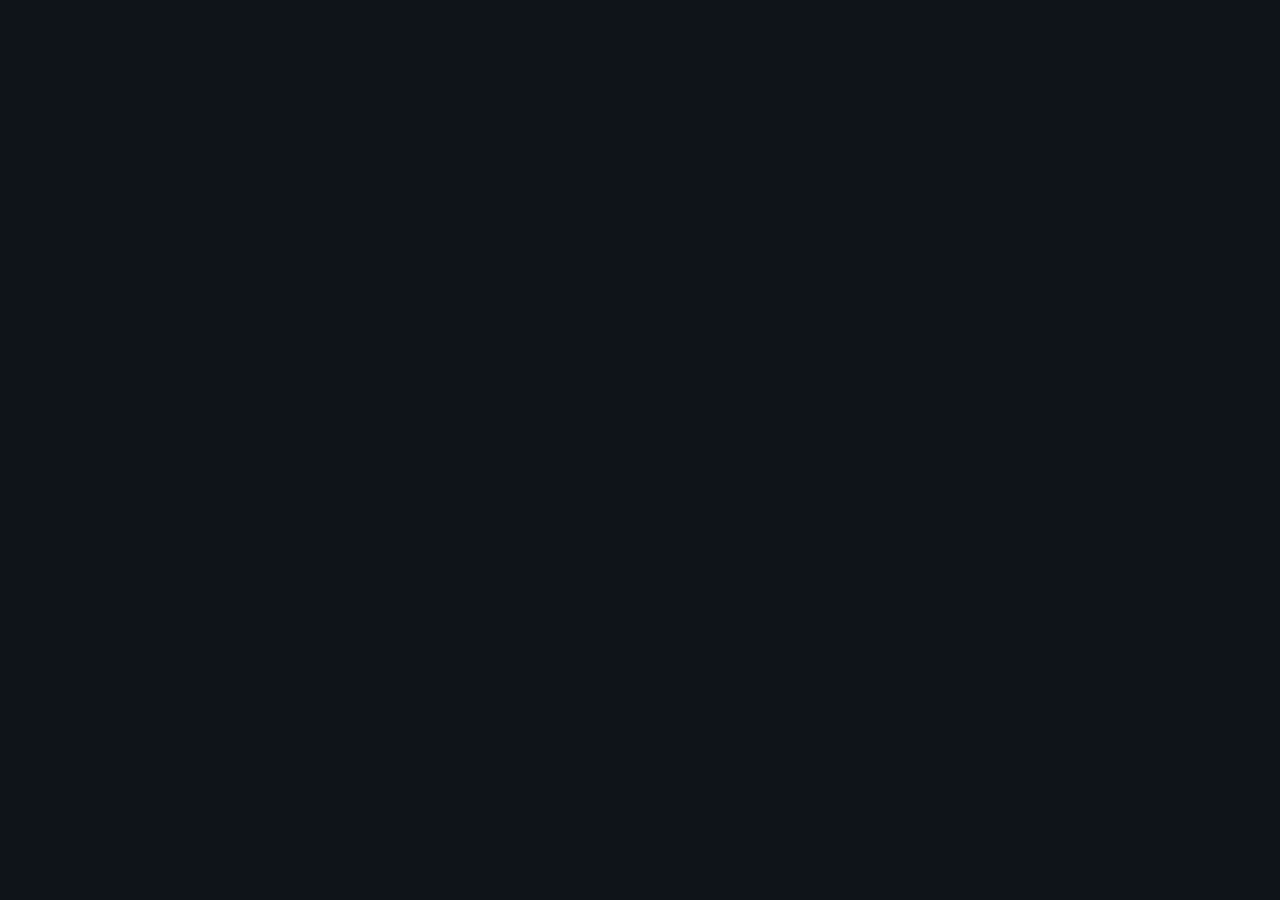
==== index.html @ 9e70c881 "Update index.html" ====
<!DOCTYPE html>
<html lang="en">
<head>
  <meta charset="UTF-8" />
  <meta name="viewport" content="width=device-width, initial-scale=1.0" />
  <meta name="description" content="Codex.dev — From Idea to Website. Clean, responsive, and modern websites for individuals and small businesses. Built by Vijayhayagrivan." />
  <meta name="keywords" content="web design, freelance web developer, responsive websites, Codex.dev, vijayhayagrivan" />
  <meta name="author" content="Vijayhayagrivan" />
  <meta property="og:title" content="Codex.dev — From Idea to Website" />
  <meta property="og:description" content="Clean, responsive, and modern websites for individuals and small businesses." />
  <meta property="og:type" content="website" />
  <title>Codex.dev — From Idea to Website</title>
  <link rel="preconnect" href="https://fonts.googleapis.com" />
  <link rel="preconnect" href="https://fonts.gstatic.com" crossorigin />
  <link href="https://fonts.googleapis.com/css2?family=Poppins:wght@300;400;500;600;700;800&family=Inter:wght@300;400;500;600&display=swap" rel="stylesheet" />
  <link rel="stylesheet" href="https://cdnjs.cloudflare.com/ajax/libs/font-awesome/6.5.0/css/all.min.css" />
  <style>
    :root {
      --bg-primary: #0f1419;
      --bg-secondary: #192028;
      --bg-card: #1e2a35;
      --bg-glass: rgba(25, 32, 40, 0.7);
      --accent: #4a9a8e;
      --accent-light: #5eb8ab;
      --accent-glow: rgba(74, 154, 142, 0.15);
      --accent-glow-strong: rgba(74, 154, 142, 0.3);
      --text-primary: #e8ecf0;
      --text-secondary: #a8b2c1;
      --text-muted: #6b7a8d;
      --border: rgba(74, 154, 142, 0.15);
      --border-light: rgba(168, 178, 193, 0.1);
      --sidebar-width: 260px;
      --sidebar-collapsed: 70px;
      --transition: all 0.3s cubic-bezier(0.4, 0, 0.2, 1);
      --shadow-glass: 0 8px 32px rgba(0,0,0,0.4), inset 0 1px 0 rgba(255,255,255,0.05);
      --radius: 16px;
      --radius-sm: 8px;
    }
    *, *::before, *::after { box-sizing: border-box; margin: 0; padding: 0; }
    html { scroll-behavior: smooth; }
    body { font-family: 'Inter', sans-serif; background-color: var(--bg-primary); color: var(--text-primary); overflow-x: hidden; cursor: none; }

    #cursor { width: 12px; height: 12px; background: var(--accent); border-radius: 50%; position: fixed; top: 0; left: 0; pointer-events: none; z-index: 9999; transform: translate(-50%, -50%); transition: width 0.2s, height 0.2s; }
    #cursor-ring { width: 36px; height: 36px; border: 2px solid rgba(74,154,142,0.5); border-radius: 50%; position: fixed; top: 0; left: 0; pointer-events: none; z-index: 9998; transform: translate(-50%, -50%); transition: all 0.12s ease; }

    .app-wrapper { display: flex; min-height: 100vh; }

    /* SIDEBAR */
    .sidebar { width: var(--sidebar-width); background: var(--bg-glass); backdrop-filter: blur(20px); -webkit-backdrop-filter: blur(20px); border-right: 1px solid var(--border); position: fixed; top: 0; left: 0; height: 100vh; z-index: 1000; display: flex; flex-direction: column; transition: var(--transition); overflow: hidden; }
    .sidebar.collapsed { width: var(--sidebar-collapsed); }
    .sidebar-header { padding: 24px 20px; border-bottom: 1px solid var(--border-light); display: flex; align-items: center; gap: 12px; }
    .logo-icon { width: 40px; height: 40px; min-width: 40px; background: linear-gradient(135deg, var(--accent), #2d7a6e); border-radius: var(--radius-sm); display: flex; align-items: center; justify-content: center; font-family: 'Poppins', sans-serif; font-weight: 800; font-size: 18px; color: white; box-shadow: 0 0 20px var(--accent-glow-strong); }
    .logo-text { font-family: 'Poppins', sans-serif; font-weight: 700; font-size: 18px; white-space: nowrap; }
    .logo-text span { color: var(--accent); }
    .sidebar-toggle { position: absolute; top: 24px; right: -14px; width: 28px; height: 28px; background: var(--bg-card); border: 1px solid var(--border); border-radius: 50%; cursor: pointer; display: flex; align-items: center; justify-content: center; color: var(--text-secondary); font-size: 11px; transition: var(--transition); z-index: 10; }
    .sidebar-toggle:hover { background: var(--accent); color: white; border-color: var(--accent); }
    .sidebar-nav { flex: 1; padding: 20px 12px; overflow-y: auto; }
    .nav-section-label { font-size: 10px; font-weight: 600; letter-spacing: 1.5px; color: var(--text-muted); text-transform: uppercase; padding: 0 10px 8px; white-space: nowrap; transition: opacity 0.3s; }
    .sidebar.collapsed .nav-section-label { opacity: 0; }
    .nav-item { display: flex; align-items: center; gap: 12px; padding: 12px 10px; border-radius: var(--radius-sm); color: var(--text-secondary); text-decoration: none; font-size: 14px; font-weight: 500; transition: var(--transition); margin-bottom: 2px; position: relative; white-space: nowrap; cursor: pointer; }
    .nav-item i { font-size: 16px; min-width: 20px; text-align: center; }
    .nav-item:hover, .nav-item.active { background: var(--accent-glow); color: var(--accent); box-shadow: inset 3px 0 0 var(--accent); }
    .sidebar.collapsed .nav-item span { opacity: 0; pointer-events: none; }
    .sidebar-footer { padding: 16px 20px; border-top: 1px solid var(--border-light); display: flex; align-items: center; gap: 12px; }
    .sidebar-avatar { width: 36px; height: 36px; min-width: 36px; border-radius: 50%; background: linear-gradient(135deg, var(--accent), #2d7a6e); display: flex; align-items: center; justify-content: center; font-family: 'Poppins', sans-serif; font-weight: 700; font-size: 14px; color: white; }
    .sidebar-user-info { white-space: nowrap; }
    .sidebar-user-info strong { display: block; font-size: 13px; font-family: 'Poppins', sans-serif; }
    .sidebar-user-info span { font-size: 11px; color: var(--text-muted); }
    .sidebar.collapsed .sidebar-footer { padding: 16px 12px; }
    .sidebar.collapsed .sidebar-user-info { display: none; }

    /* MAIN */
    .main-content { margin-left: var(--sidebar-width); flex: 1; transition: margin-left 0.3s cubic-bezier(0.4, 0, 0.2, 1); }
    .main-content.sidebar-collapsed { margin-left: var(--sidebar-collapsed); }
    .page { display: none; }
    .page.active { display: block; }

    /* HERO SLIDER */
    .hero-section { position: relative; overflow: hidden; height: 100vh; min-height: 600px; }
    .slider-track { display: flex; height: 100%; transition: transform 0.8s cubic-bezier(0.77, 0, 0.175, 1); }
    .slide { min-width: 100%; height: 100%; position: relative; display: flex; align-items: center; justify-content: center; }
    .slide-bg { position: absolute; inset: 0; background-size: cover; background-position: center; filter: brightness(0.35); }
    .slide-overlay { position: absolute; inset: 0; background: linear-gradient(135deg, rgba(15,20,25,0.9) 0%, rgba(74,154,142,0.05) 50%, rgba(15,20,25,0.8) 100%); }
    .slide-content { position: relative; z-index: 2; text-align: center; padding: 0 40px; max-width: 800px; }
    .slide-badge { display: inline-flex; align-items: center; gap: 8px; background: var(--accent-glow-strong); border: 1px solid var(--border); padding: 6px 16px; border-radius: 100px; font-size: 12px; font-weight: 500; color: var(--accent-light); letter-spacing: 1px; text-transform: uppercase; margin-bottom: 24px; }
    .slide-content h1 { font-family: 'Poppins', sans-serif; font-size: clamp(2.5rem, 5vw, 4rem); font-weight: 800; line-height: 1.1; margin-bottom: 20px; letter-spacing: -1px; }
    .slide-content h1 .highlight { color: var(--accent); }
    .slide-content p { font-size: 18px; color: var(--text-secondary); line-height: 1.7; margin-bottom: 36px; }
    .hero-cta { display: flex; gap: 16px; justify-content: center; flex-wrap: wrap; }
    .slider-dots { position: absolute; bottom: 32px; left: 50%; transform: translateX(-50%); display: flex; gap: 8px; z-index: 10; }
    .dot { width: 8px; height: 8px; border-radius: 100px; background: rgba(255,255,255,0.3); cursor: pointer; transition: var(--transition); }
    .dot.active { background: var(--accent); width: 24px; }
    .slider-arrows { position: absolute; bottom: 50%; transform: translateY(50%); width: 100%; display: flex; justify-content: space-between; padding: 0 24px; z-index: 10; pointer-events: none; }
    .slider-arrow { width: 48px; height: 48px; background: var(--bg-glass); backdrop-filter: blur(10px); border: 1px solid var(--border); border-radius: 50%; display: flex; align-items: center; justify-content: center; color: var(--text-primary); cursor: pointer; pointer-events: all; transition: var(--transition); }
    .slider-arrow:hover { background: var(--accent); border-color: var(--accent); }

    /* BUTTONS */
    .btn { display: inline-flex; align-items: center; gap: 8px; padding: 14px 28px; border-radius: 100px; font-family: 'Poppins', sans-serif; font-weight: 600; font-size: 14px; cursor: pointer; border: none; text-decoration: none; transition: var(--transition); letter-spacing: 0.3px; }
    .btn-primary { background: linear-gradient(135deg, var(--accent), #2d7a6e); color: white; box-shadow: 0 4px 20px var(--accent-glow-strong); }
    .btn-primary:hover { transform: translateY(-2px); box-shadow: 0 8px 30px var(--accent-glow-strong); }
    .btn-outline { background: transparent; border: 1px solid var(--border); color: var(--text-primary); backdrop-filter: blur(10px); }
    .btn-outline:hover { border-color: var(--accent); color: var(--accent); background: var(--accent-glow); }

    /* SECTIONS */
    .section { padding: 100px 60px; border-bottom: 1px solid var(--border-light); }
    .section-alt { background: rgba(25, 32, 40, 0.4); }
    .section-label { display: inline-flex; align-items: center; gap: 8px; color: var(--accent); font-size: 12px; font-weight: 600; letter-spacing: 2px; text-transform: uppercase; margin-bottom: 16px; }
    .section-label::before { content: ''; width: 24px; height: 2px; background: var(--accent); }
    .section-title { font-family: 'Poppins', sans-serif; font-size: clamp(2rem, 3vw, 2.8rem); font-weight: 700; line-height: 1.2; letter-spacing: -0.5px; margin-bottom: 16px; }
    .section-subtitle { font-size: 16px; color: var(--text-secondary); line-height: 1.7; max-width: 600px; }
    .section-header { margin-bottom: 60px; }
    .section-header.center { text-align: center; }
    .section-header.center .section-label { justify-content: center; }
    .section-header.center .section-subtitle { margin: 0 auto; }

    /* GLASS CARD */
    .glass-card { background: var(--bg-glass); backdrop-filter: blur(20px); -webkit-backdrop-filter: blur(20px); border: 1px solid var(--border); border-radius: var(--radius); box-shadow: var(--shadow-glass); transition: var(--transition); }
    .glass-card:hover { border-color: rgba(74,154,142,0.3); box-shadow: 0 12px 40px rgba(0,0,0,0.5), 0 0 0 1px rgba(74,154,142,0.1); transform: translateY(-4px); }

    /* ABOUT */
    .about-grid { display: grid; grid-template-columns: 1fr 1fr; gap: 60px; align-items: center; }
    .about-image-wrap { position: relative; border-radius: var(--radius); overflow: hidden; }
    .about-image-wrap img { width: 100%; height: 400px; object-fit: cover; display: block; }
    .about-image-badge { position: absolute; bottom: 20px; left: 20px; background: var(--bg-glass); backdrop-filter: blur(16px); border: 1px solid var(--border); border-radius: var(--radius-sm); padding: 12px 20px; display: flex; align-items: center; gap: 10px; }
    .badge-icon { font-size: 24px; color: var(--accent); }
    .badge-info strong { display: block; font-family: 'Poppins', sans-serif; font-size: 18px; font-weight: 700; }
    .badge-info span { font-size: 12px; color: var(--text-muted); }
    .skills-list { display: flex; flex-wrap: wrap; gap: 10px; margin-top: 28px; }
    .skill-tag { background: var(--accent-glow); border: 1px solid var(--border); padding: 6px 16px; border-radius: 100px; font-size: 13px; color: var(--accent-light); font-weight: 500; }

    /* STATS */
    .stats-grid { display: grid; grid-template-columns: repeat(4, 1fr); gap: 24px; }
    .stat-card { padding: 36px 24px; text-align: center; }
    .stat-number { font-family: 'Poppins', sans-serif; font-size: 3rem; font-weight: 800; color: var(--accent); line-height: 1; margin-bottom: 8px; }
    .stat-label { font-size: 14px; color: var(--text-secondary); font-weight: 500; }

    /* PORTFOLIO */
    .portfolio-filters { display: flex; gap: 8px; margin-bottom: 40px; flex-wrap: wrap; }
    .filter-btn { padding: 8px 20px; border-radius: 100px; border: 1px solid var(--border); background: transparent; color: var(--text-secondary); font-size: 13px; font-weight: 500; cursor: pointer; transition: var(--transition); font-family: 'Inter', sans-serif; }
    .filter-btn.active, .filter-btn:hover { background: var(--accent-glow); border-color: var(--accent); color: var(--accent); }
    .portfolio-grid { display: grid; grid-template-columns: repeat(3, 1fr); gap: 24px; }
    .portfolio-card { overflow: hidden; }
    .portfolio-image { position: relative; overflow: hidden; border-radius: 12px; margin-bottom: 16px; }
    .portfolio-image img { width: 100%; height: 220px; object-fit: cover; transition: transform 0.5s ease; display: block; }
    .portfolio-card:hover .portfolio-image img { transform: scale(1.05); }
    .portfolio-overlay { position: absolute; inset: 0; background: linear-gradient(to top, rgba(15,20,25,0.9) 0%, transparent 60%); opacity: 0; transition: var(--transition); display: flex; align-items: flex-end; padding: 20px; }
    .portfolio-card:hover .portfolio-overlay { opacity: 1; }
    .portfolio-links { display: flex; gap: 8px; }
    .portfolio-link { width: 38px; height: 38px; border-radius: 50%; background: var(--bg-glass); backdrop-filter: blur(10px); border: 1px solid var(--border); display: flex; align-items: center; justify-content: center; color: white; text-decoration: none; font-size: 14px; transition: var(--transition); }
    .portfolio-link:hover { background: var(--accent); border-color: var(--accent); }
    .portfolio-info h3 { font-family: 'Poppins', sans-serif; font-size: 16px; font-weight: 600; margin-bottom: 4px; }
    .portfolio-info p { font-size: 13px; color: var(--text-muted); }
    .portfolio-tags { display: flex; gap: 6px; margin-top: 10px; flex-wrap: wrap; }
    .portfolio-tag { font-size: 11px; padding: 3px 10px; border-radius: 100px; background: var(--accent-glow); color: var(--accent); font-weight: 500; }

    /* SERVICES */
    .services-grid { display: grid; grid-template-columns: repeat(3, 1fr); gap: 24px; }
    .service-card { padding: 36px 28px; }
    .service-icon { width: 56px; height: 56px; border-radius: 14px; background: var(--accent-glow); border: 1px solid var(--border); display: flex; align-items: center; justify-content: center; font-size: 22px; color: var(--accent); margin-bottom: 20px; }
    .service-card h3 { font-family: 'Poppins', sans-serif; font-size: 18px; font-weight: 600; margin-bottom: 12px; }
    .service-card p { font-size: 14px; color: var(--text-secondary); line-height: 1.7; }
    .service-card ul { margin-top: 16px; list-style: none; }
    .service-card ul li { font-size: 13px; color: var(--text-muted); padding: 4px 0; display: flex; align-items: center; gap: 8px; }
    .service-card ul li::before { content: ''; width: 5px; height: 5px; border-radius: 50%; background: var(--accent); flex-shrink: 0; }

    /* PRICING */
    .pricing-grid { display: grid; grid-template-columns: repeat(3, 1fr); gap: 24px; }
    .pricing-card { padding: 40px 32px; position: relative; overflow: hidden; }
    .pricing-card.featured { border-color: var(--accent); background: linear-gradient(135deg, rgba(74,154,142,0.08), rgba(25,32,40,0.8)); }
    .pricing-badge { position: absolute; top: 20px; right: 20px; background: var(--accent); color: white; font-size: 11px; font-weight: 600; padding: 4px 12px; border-radius: 100px; }
    .pricing-tier { font-family: 'Poppins', sans-serif; font-size: 12px; font-weight: 600; letter-spacing: 2px; text-transform: uppercase; color: var(--accent); margin-bottom: 8px; }
    .pricing-card h3 { font-family: 'Poppins', sans-serif; font-size: 22px; font-weight: 700; margin-bottom: 12px; }
    .pricing-price { display: flex; align-items: flex-start; gap: 4px; margin-bottom: 24px; }
    .price-currency { font-size: 20px; color: var(--accent); margin-top: 8px; font-weight: 600; }
    .price-amount { font-family: 'Poppins', sans-serif; font-size: 52px; font-weight: 800; color: var(--text-primary); line-height: 1; }
    .price-period { font-size: 13px; color: var(--text-muted); align-self: flex-end; margin-bottom: 8px; }
    .pricing-desc { font-size: 14px; color: var(--text-muted); margin-bottom: 28px; line-height: 1.6; }
    .pricing-features { list-style: none; margin-bottom: 32px; }
    .pricing-features li { display: flex; align-items: center; gap: 10px; font-size: 14px; color: var(--text-secondary); padding: 8px 0; border-bottom: 1px solid var(--border-light); }
    .pricing-features li:last-child { border-bottom: none; }
    .pricing-features li i { color: var(--accent); font-size: 13px; width: 16px; text-align: center; }
    .pricing-features li.disabled { opacity: 0.4; }
    .pricing-features li.disabled i { color: var(--text-muted); }

    /* FAQ */
    .faq-list { max-width: 800px; margin: 0 auto; }
    .faq-item { border: 1px solid var(--border); border-radius: var(--radius-sm); margin-bottom: 12px; overflow: hidden; transition: var(--transition); }
    .faq-item.open { border-color: rgba(74,154,142,0.35); }
    .faq-question { display: flex; align-items: center; justify-content: space-between; padding: 20px 24px; cursor: pointer; background: var(--bg-glass); backdrop-filter: blur(10px); transition: var(--transition); }
    .faq-question:hover { background: var(--accent-glow); }
    .faq-question h4 { font-family: 'Poppins', sans-serif; font-size: 15px; font-weight: 600; color: var(--text-primary); }
    .faq-icon { width: 28px; height: 28px; border-radius: 50%; background: var(--accent-glow); border: 1px solid var(--border); display: flex; align-items: center; justify-content: center; color: var(--accent); font-size: 12px; flex-shrink: 0; transition: var(--transition); }
    .faq-item.open .faq-icon { background: var(--accent); color: white; transform: rotate(45deg); }
    .faq-answer { max-height: 0; overflow: hidden; transition: max-height 0.4s ease; }
    .faq-answer-inner { padding: 0 24px 20px; font-size: 14px; color: var(--text-secondary); line-height: 1.8; }
    .faq-item.open .faq-answer { max-height: 300px; }

    /* PROCESS */
    .process-steps { display: grid; grid-template-columns: repeat(4, 1fr); gap: 0; position: relative; }
    .process-steps::before { content: ''; position: absolute; top: 28px; left: 10%; right: 10%; height: 2px; background: linear-gradient(to right, var(--accent), transparent); }
    .process-step { padding: 0 20px; text-align: center; }
    .step-num { width: 56px; height: 56px; border-radius: 50%; background: var(--bg-card); border: 2px solid var(--accent); display: flex; align-items: center; justify-content: center; font-family: 'Poppins', sans-serif; font-size: 18px; font-weight: 700; color: var(--accent); margin: 0 auto 20px; position: relative; z-index: 1; }
    .process-step h3 { font-family: 'Poppins', sans-serif; font-size: 16px; font-weight: 600; margin-bottom: 8px; }
    .process-step p { font-size: 13px; color: var(--text-muted); line-height: 1.6; }

    /* TESTIMONIALS */
    .testimonials-grid { display: grid; grid-template-columns: repeat(3, 1fr); gap: 24px; }
    .testimonial-card { padding: 28px; }
    .stars { color: #f59e0b; margin-bottom: 16px; font-size: 14px; letter-spacing: 2px; }
    .testimonial-text { font-size: 14px; color: var(--text-secondary); line-height: 1.8; margin-bottom: 20px; font-style: italic; }
    .testimonial-author { display: flex; .author-avatar { width: 44px; height: 44px; border-radius: 50%; overflow: hidden; }
    .author-avatar img { width: 100%; height: 100%; object-fit: cover; }
    .author-info strong { display: block; font-size: 14px; font-weight: 600; }
    .author-info span { font-size: 12px; color: var(--text-muted); }

    /* CONTACT */
    .contact-grid { display: grid; grid-template-columns: 1fr 1.5fr; gap: 60px; }
    .contact-info-item { display: flex; align-items: flex-start; gap: 16px; margin-bottom: 28px; }
    .contact-icon { width: 46px; height: 46px; border-radius: 12px; flex-shrink: 0; background: var(--accent-glow); border: 1px solid var(--border); display: flex; align-items: center; justify-content: center; color: var(--accent); font-size: 16px; }
    .contact-info-item h4 { font-family: 'Poppins', sans-serif; font-size: 14px; font-weight: 600; margin-bottom: 4px; }
    .contact-info-item p, .contact-info-item a { font-size: 14px; color: var(--text-secondary); text-decoration: none; line-height: 1.6; }
    .contact-info-item a:hover { color: var(--accent); }
    .form-group { margin-bottom: 20px; }
    .form-label { display: block; font-size: 13px; font-weight: 500; color: var(--text-secondary); margin-bottom: 8px; }
    .form-input { width: 100%; padding: 14px 18px; background: var(--bg-glass); backdrop-filter: blur(10px); border: 1px solid var(--border); border-radius: var(--radius-sm); color: var(--text-primary); font-size: 14px; font-family: 'Inter', sans-serif; transition: var(--transition); outline: none; }
    .form-input:focus { border-color: var(--accent); box-shadow: 0 0 0 3px var(--accent-glow); }
    .form-input::placeholder { color: var(--text-muted); }
    textarea.form-input { resize: vertical; min-height: 140px; }
    .form-row { display: grid; grid-template-columns: 1fr 1fr; gap: 16px; }
    .form-error { font-size: 12px; color: #ef4444; margin-top: 6px; display: none; }
    .form-group.error .form-input { border-color: #ef4444; }
    .form-group.error .form-error { display: block; }
    .form-success { background: rgba(74,154,142,0.1); border: 1px solid var(--accent); border-radius: var(--radius-sm); padding: 16px 20px; color: var(--accent); font-size: 14px; display: none; margin-bottom: 20px; }

    /* FOOTER */
    .footer { padding: 24px 60px; border-top: 1px solid var(--border-light); display: flex; align-items: center; justify-content: space-between; flex-wrap: wrap; gap: 16px; }
    .footer-copy { font-size: 13px; color: var(--text-muted); }
    .footer-copy span { color: var(--accent); }
    .footer-social { display: flex; gap: 12px; }
    .social-link { width: 36px; height: 36px; border-radius: 50%; background: var(--bg-glass); border: 1px solid var(--border); display: flex; align-items: center; justify-content: center; color: var(--text-muted); text-decoration: none; font-size: 14px; transition: var(--transition); }
    .social-link:hover { background: var(--accent); color: white; border-color: var(--accent); }

    /* BACK TO TOP */
    #back-to-top { position: fixed; bottom: 32px; right: 32px; width: 48px; height: 48px; border-radius: 50%; background: var(--accent); color: white; border: none; cursor: pointer; font-size: 18px; display: flex; align-items: center; justify-content: center; box-shadow: 0 4px 20px var(--accent-glow-strong); opacity: 0; transform: translateY(20px); transition: var(--transition); z-index: 500; }
    #back-to-top.visible { opacity: 1; transform: translateY(0); }
    #back-to-top:hover { transform: translateY(-4px); }

    /* MOBILE */
    .mobile-menu-btn { display: none; position: fixed; top: 16px; left: 16px; z-index: 2000; width: 44px; height: 44px; border-radius: var(--radius-sm); background: var(--bg-glass); backdrop-filter: blur(10px); border: 1px solid var(--border); flex-direction: column; align-items: center; justify-content: center; gap: 5px; cursor: pointer; }
    .mobile-menu-btn span { display: block; width: 22px; height: 2px; background: var(--text-primary); border-radius: 2px; transition: var(--transition); }
    .mobile-menu-btn.open span:nth-child(1) { transform: rotate(45deg) translate(5px, 5px); }
    .mobile-menu-btn.open span:nth-child(2) { opacity: 0; }
    .mobile-menu-btn.open span:nth-child(3) { transform: rotate(-45deg) translate(5px, -5px); }
    .mobile-overlay { display: none; position: fixed; inset: 0; background: rgba(0,0,0,0.6); z-index: 999; }
    .mobile-overlay.active { display: block; }

    /* AVAILABILITY */
    .availability-badge { display: inline-flex; align-items: center; gap: 8px; padding: 8px 16px; border-radius: 100px; background: rgba(34,197,94,0.1); border: 1px solid rgba(34,197,94,0.3); font-size: 12px; color: #4ade80; font-weight: 500; margin-top: 16px; }
    .availability-dot { width: 8px; height: 8px; border-radius: 50%; background: #4ade80; animation: pulse-green 2s infinite; }
    @keyframes pulse-green { 0%, 100% { box-shadow: 0 0 0 0 rgba(74,222,128,0.4); } 50% { box-shadow: 0 0 0 6px rgba(74,222,128,0); } }

    /* COURSES */
    .course-grid { display: grid; grid-template-columns: 1fr 340px; gap: 40px; align-items: start; }
    .course-list { display: flex; flex-direction: column; gap: 16px; }
    .course-item { padding: 24px; display: flex; gap: 16px; }
    .course-thumb { width: 90px; height: 68px; border-radius: var(--radius-sm); overflow: hidden; flex-shrink: 0; }
    .course-thumb img { width: 100%; height: 100%; object-fit: cover; }
    .course-item h4 { font-family: 'Poppins', sans-serif; font-size: 15px; font-weight: 600; margin-bottom: 4px; }
    .course-item p { font-size: 13px; color: var(--text-muted); line-height: 1.5; }
    .course-meta { display: flex; gap: 12px; margin-top: 8px; font-size: 12px; color: var(--text-muted); }
    .course-meta span { display: flex; align-items: center; gap: 4px; }
    .course-sidebar-card { padding: 28px; position: sticky; top: 20px; }
    .course-sidebar-card img { width: 100%; border-radius: var(--radius-sm); margin-bottom: 20px; }
    .curriculum { list-style: none; }
    .curriculum li { display: flex; align-items: center; gap: 10px; padding: 10px 0; border-bottom: 1px solid var(--border-light); font-size: 14px; color: var(--text-secondary); }
    .curriculum li i { color: var(--accent); font-size: 12px; width: 16px; }
    .curriculum li:last-child { border-bottom: none; }

    /* BLOG */
    .blog-grid { display: grid; grid-template-columns: 1fr 1fr; gap: 28px; }
    .blog-card { overflow: hidden; }
    .blog-image img { width: 100%; height: 200px; object-fit: cover; transition: transform 0.5s ease; display: block; border-radius: 12px 12px 0 0; }
    .blog-card:hover .blog-image img { transform: scale(1.05); }
    .blog-content { padding: 24px; }
    .blog-category { display: inline-block; font-size: 11px; font-weight: 600; letter-spacing: 1px; text-transform: uppercase; color: var(--accent); margin-bottom: 10px; }
    .blog-content h3 { font-family: 'Poppins', sans-serif; font-size: 18px; font-weight: 600; margin-bottom: 10px; line-height: 1.3; }
    .blog-content p { font-size: 13px; color: var(--text-muted); line-height: 1.7; }
    .blog-footer { display: flex; align-items: center; justify-content: space-between; margin-top: 16px; padding-top: 16px; border-top: 1px solid var(--border-light); font-size: 12px; color: var(--text-muted); }

    .page-header { padding: 60px 60px 0; }
    .page-header h1 { font-family: 'Poppins', sans-serif; font-size: clamp(2rem, 3vw, 2.5rem); font-weight: 700; }

    /* RESPONSIVE */
    @media (max-width: 1100px) {
      .stats-grid { grid-template-columns: repeat(2, 1fr); }
      .portfolio-grid { grid-template-columns: repeat(2, 1fr); }
      .services-grid { grid-template-columns: repeat(2, 1fr); }
      .pricing-grid { grid-template-columns: 1fr; max-width: 480px; margin: 0 auto; }
      .process-steps { grid-template-columns: repeat(2, 1fr); }
      .process-steps::before { display: none; }
      .testimonials-grid { grid-template-columns: 1fr 1fr; }
      .blog-grid { grid-template-columns: 1fr; }
      .course-grid { grid-template-columns: 1fr; }
      .course-sidebar-card { position: static; }
    }
    @media (max-width: 900px) {
      .sidebar { transform: translateX(-100%); }
      .sidebar.mobile-open { transform: translateX(0); }
      .main-content { margin-left: 0 !important; }
      .mobile-menu-btn { display: flex; }
      .section { padding: 60px 24px; }
      .footer { padding: 20px 24px; }
      .page-header { padding: 80px 24px 0; }
      .about-grid, .contact-grid { grid-template-columns: 1fr; }
      .form-row { grid-template-columns: 1fr; }
    }
    @media (max-width: 640px) {
      .portfolio-grid, .services-grid, .testimonials-grid, .stats-grid { grid-template-columns: 1fr; }
      .process-steps { grid-template-columns: 1fr; }
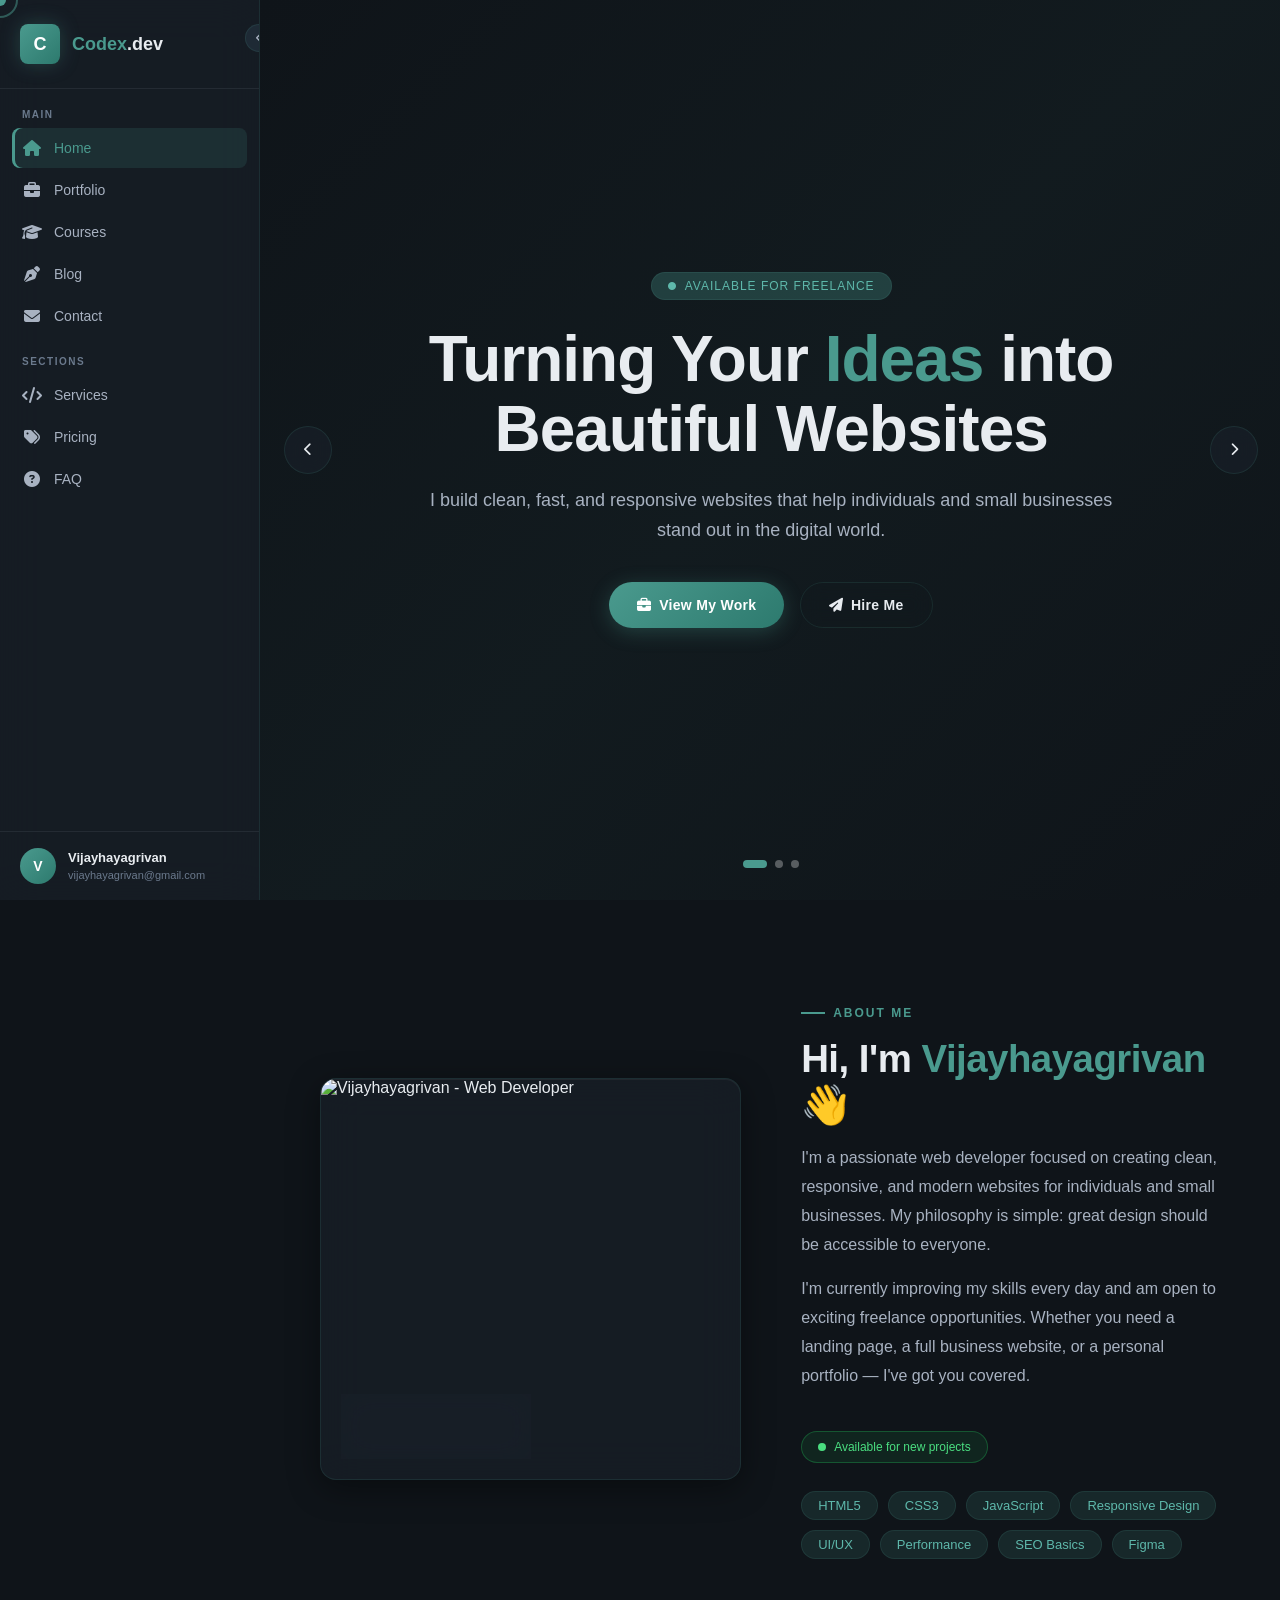
==== commit 452d09dc: "Update index.html" ====
--- a/index.html
+++ b/index.html
@@ -208,7 +208,8 @@
     .testimonial-card { padding: 28px; }
     .stars { color: #f59e0b; margin-bottom: 16px; font-size: 14px; letter-spacing: 2px; }
     .testimonial-text { font-size: 14px; color: var(--text-secondary); line-height: 1.8; margin-bottom: 20px; font-style: italic; }
-    .testimonial-author { display: flex; .author-avatar { width: 44px; height: 44px; border-radius: 50%; overflow: hidden; }
+    .testimonial-author { display: flex; align-items: center; gap: 12px; } 
+    .author-avatar { width: 44px; height: 44px; border-radius: 50%; overflow: hidden; }
     .author-avatar img { width: 100%; height: 100%; object-fit: cover; }
     .author-info strong { display: block; font-size: 14px; font-weight: 600; }
     .author-info span { font-size: 12px; color: var(--text-muted); }
@@ -316,4 +317,134 @@
     }
     @media (max-width: 640px) {
       .portfolio-grid, .services-grid, .testimonials-grid, .stats-grid { grid-template-columns: 1fr; }
-      .process-steps { grid-template-columns: 1fr; }+           .process-steps { grid-template-columns: 1fr; }
+      .pricing-grid { grid-template-columns: 1fr; max-width: 100%; }
+      .slide-content { padding: 0 20px; }
+      .hero-cta { flex-direction: column; align-items: center; }
+    }
+    ::-webkit-scrollbar { width: 6px; }
+    ::-webkit-scrollbar-track { background: var(--bg-primary); }
+    ::-webkit-scrollbar-thumb { background: var(--border); border-radius: 3px; }
+    ::-webkit-scrollbar-thumb:hover { background: var(--accent); }
+  </style>
+</head>
+<body>
+
+<div id="cursor"></div>
+<div id="cursor-ring"></div>
+<button class="mobile-menu-btn" id="mobileMenuBtn" aria-label="Toggle menu"><span></span><span></span><span></span></button>
+<div class="mobile-overlay" id="mobileOverlay"></div>
+<button id="back-to-top" aria-label="Back to top"><i class="fas fa-arrow-up"></i></button>
+
+<div class="app-wrapper">
+
+  <!-- SIDEBAR -->
+  <aside class="sidebar" id="sidebar">
+    <div class="sidebar-header">
+      <div class="logo-icon">C</div>
+      <div class="logo-text"><span>Codex</span>.dev</div>
+    </div>
+    <button class="sidebar-toggle" id="sidebarToggle"><i class="fas fa-chevron-left" id="toggleIcon"></i></button>
+    <nav class="sidebar-nav">
+      <div class="nav-section-label">Main</div>
+      <a class="nav-item active" data-page="home" onclick="navigateTo('home')"><i class="fas fa-home"></i><span>Home</span></a>
+      <a class="nav-item" data-page="portfolio" onclick="navigateTo('portfolio')"><i class="fas fa-briefcase"></i><span>Portfolio</span></a>
+      <a class="nav-item" data-page="courses" onclick="navigateTo('courses')"><i class="fas fa-graduation-cap"></i><span>Courses</span></a>
+      <a class="nav-item" data-page="blog" onclick="navigateTo('blog')"><i class="fas fa-pen-nib"></i><span>Blog</span></a>
+      <a class="nav-item" data-page="contact" onclick="navigateTo('contact')"><i class="fas fa-envelope"></i><span>Contact</span></a>
+      <div class="nav-section-label" style="margin-top:20px">Sections</div>
+      <a class="nav-item" onclick="scrollToSection('services')"><i class="fas fa-code"></i><span>Services</span></a>
+      <a class="nav-item" onclick="scrollToSection('pricing')"><i class="fas fa-tags"></i><span>Pricing</span></a>
+      <a class="nav-item" onclick="scrollToSection('faq')"><i class="fas fa-circle-question"></i><span>FAQ</span></a>
+    </nav>
+    <div class="sidebar-footer">
+      <div class="sidebar-avatar">V</div>
+      <div class="sidebar-user-info">
+        <strong>Vijayhayagrivan</strong>
+        <span>vijayhayagrivan@gmail.com</span>
+      </div>
+    </div>
+  </aside>
+
+  <!-- MAIN CONTENT -->
+  <main class="main-content" id="mainContent">
+
+    <!-- HOME PAGE -->
+    <div class="page active" id="page-home">
+      <!-- Hero Slider -->
+      <section class="hero-section">
+        <div class="slider-track" id="sliderTrack">
+          <div class="slide">
+            <div class="slide-bg" style="background-image:url('https://picsum.photos/seed/webdesign1/1400/800')"></div>
+            <div class="slide-overlay"></div>
+            <div class="slide-content">
+              <div class="slide-badge"><i class="fas fa-circle" style="font-size:8px"></i> Available for Freelance</div>
+              <h1>Turning Your <span class="highlight">Ideas</span> into<br>Beautiful Websites</h1>
+              <p>I build clean, fast, and responsive websites that help individuals and small businesses stand out in the digital world.</p>
+              <div class="hero-cta">
+                <a href="#" class="btn btn-primary" onclick="navigateTo('portfolio')"><i class="fas fa-briefcase"></i> View My Work</a>
+                <a href="#" class="btn btn-outline" onclick="navigateTo('contact')"><i class="fas fa-paper-plane"></i> Hire Me</a>
+              </div>
+            </div>
+          </div>
+          <div class="slide">
+            <div class="slide-bg" style="background-image:url('https://picsum.photos/seed/webdesign2/1400/800')"></div>
+            <div class="slide-overlay"></div>
+            <div class="slide-content">
+              <div class="slide-badge"><i class="fas fa-circle" style="font-size:8px"></i> Modern Design</div>
+              <h1>Design that <span class="highlight">Speaks</span><br>for Your Brand</h1>
+              <p>Every pixel is intentional. Every interaction is smooth. I craft digital experiences that leave a lasting impression on your audience.</p>
+              <div class="hero-cta">
+                <a href="#" class="btn btn-primary" onclick="scrollToSection('services')"><i class="fas fa-rocket"></i> Explore Services</a>
+                <a href="#" class="btn btn-outline" onclick="navigateTo('courses')"><i class="fas fa-graduation-cap"></i> Learn From Me</a>
+                </div>
+              </div>
+          </div>
+          <div class="slide">
+            <div class="slide-bg" style="background-image:url('https://picsum.photos/seed/webdesign3/1400/800')"></div>
+            <div class="slide-overlay"></div>
+            <div class="slide-content">
+              <div class="slide-badge"><i class="fas fa-circle" style="font-size:8px"></i> Fast Performance</div>
+              <h1>Websites Built for <span class="highlight">Speed</span><br>&amp; Simplicity</h1>
+              <p>Performance matters. I optimize every project for lightning-fast load times, SEO, and a seamless user experience across all devices.</p>
+              <div class="hero-cta">
+                <a href="#" class="btn btn-primary" onclick="scrollToSection('pricing')"><i class="fas fa-tags"></i> View Pricing</a>
+                <a href="#" class="btn btn-outline" onclick="scrollToSection('faq')"><i class="fas fa-circle-question"></i> Got Questions?</a>
+              </div>
+            </div>
+          </div>
+        </div>
+        <div class="slider-dots" id="sliderDots">
+          <div class="dot active" onclick="goToSlide(0)"></div>
+          <div class="dot" onclick="goToSlide(1)"></div>
+          <div class="dot" onclick="goToSlide(2)"></div>
+        </div>
+        <div class="slider-arrows">
+          <button class="slider-arrow" onclick="prevSlide()"><i class="fas fa-chevron-left"></i></button>
+          <button class="slider-arrow" onclick="nextSlide()"><i class="fas fa-chevron-right"></i></button>
+        </div>
+      </section>
+
+      <!-- About -->
+      <section class="section">
+        <div class="about-grid">
+          <div class="about-image-wrap glass-card" style="padding:0;overflow:hidden;">
+            <img src="https://picsum.photos/seed/developer/600/450" alt="Vijayhayagrivan - Web Developer" />
+            <div class="about-image-badge">
+              <div class="badge-icon"><i class="fas fa-code"></i></div>
+              <div class="badge-info"><strong>2+ Years</strong><span>Building on the Web</span></div>
+            </div>
+          </div>
+          <div>
+            <div class="section-label">About Me</div>
+            <h2 class="section-title">Hi, I'm <span style="color:var(--accent)">Vijayhayagrivan</span> 👋</h2>
+            <p style="color:var(--text-secondary);line-height:1.8;margin-bottom:16px;">I'm a passionate web developer focused on creating clean, responsive, and modern websites for individuals and small businesses. My philosophy is simple: great design should be accessible to everyone.</p>
+            <p style="color:var(--text-secondary);line-height:1.8;margin-bottom:24px;">I'm currently improving my skills every day and am open to exciting freelance opportunities. Whether you need a landing page, a full business website, or a personal portfolio — I've got you covered.</p>
+            <div class="availability-badge"><div class="availability-dot"></div> Available for new projects</div>
+            <div class="skills-list">
+              <span class="skill-tag">HTML5</span><span class="skill-tag">CSS3</span><span class="skill-tag">JavaScript</span>
+              <span class="skill-tag">Responsive Design</span><span class="skill-tag">UI/UX</span>
+              <span class="skill-tag">Performance</span><span class="skill-tag">SEO Basics</span><span class="skill-tag">Figma</span>
+            </div>
+          </div>
+        </div>
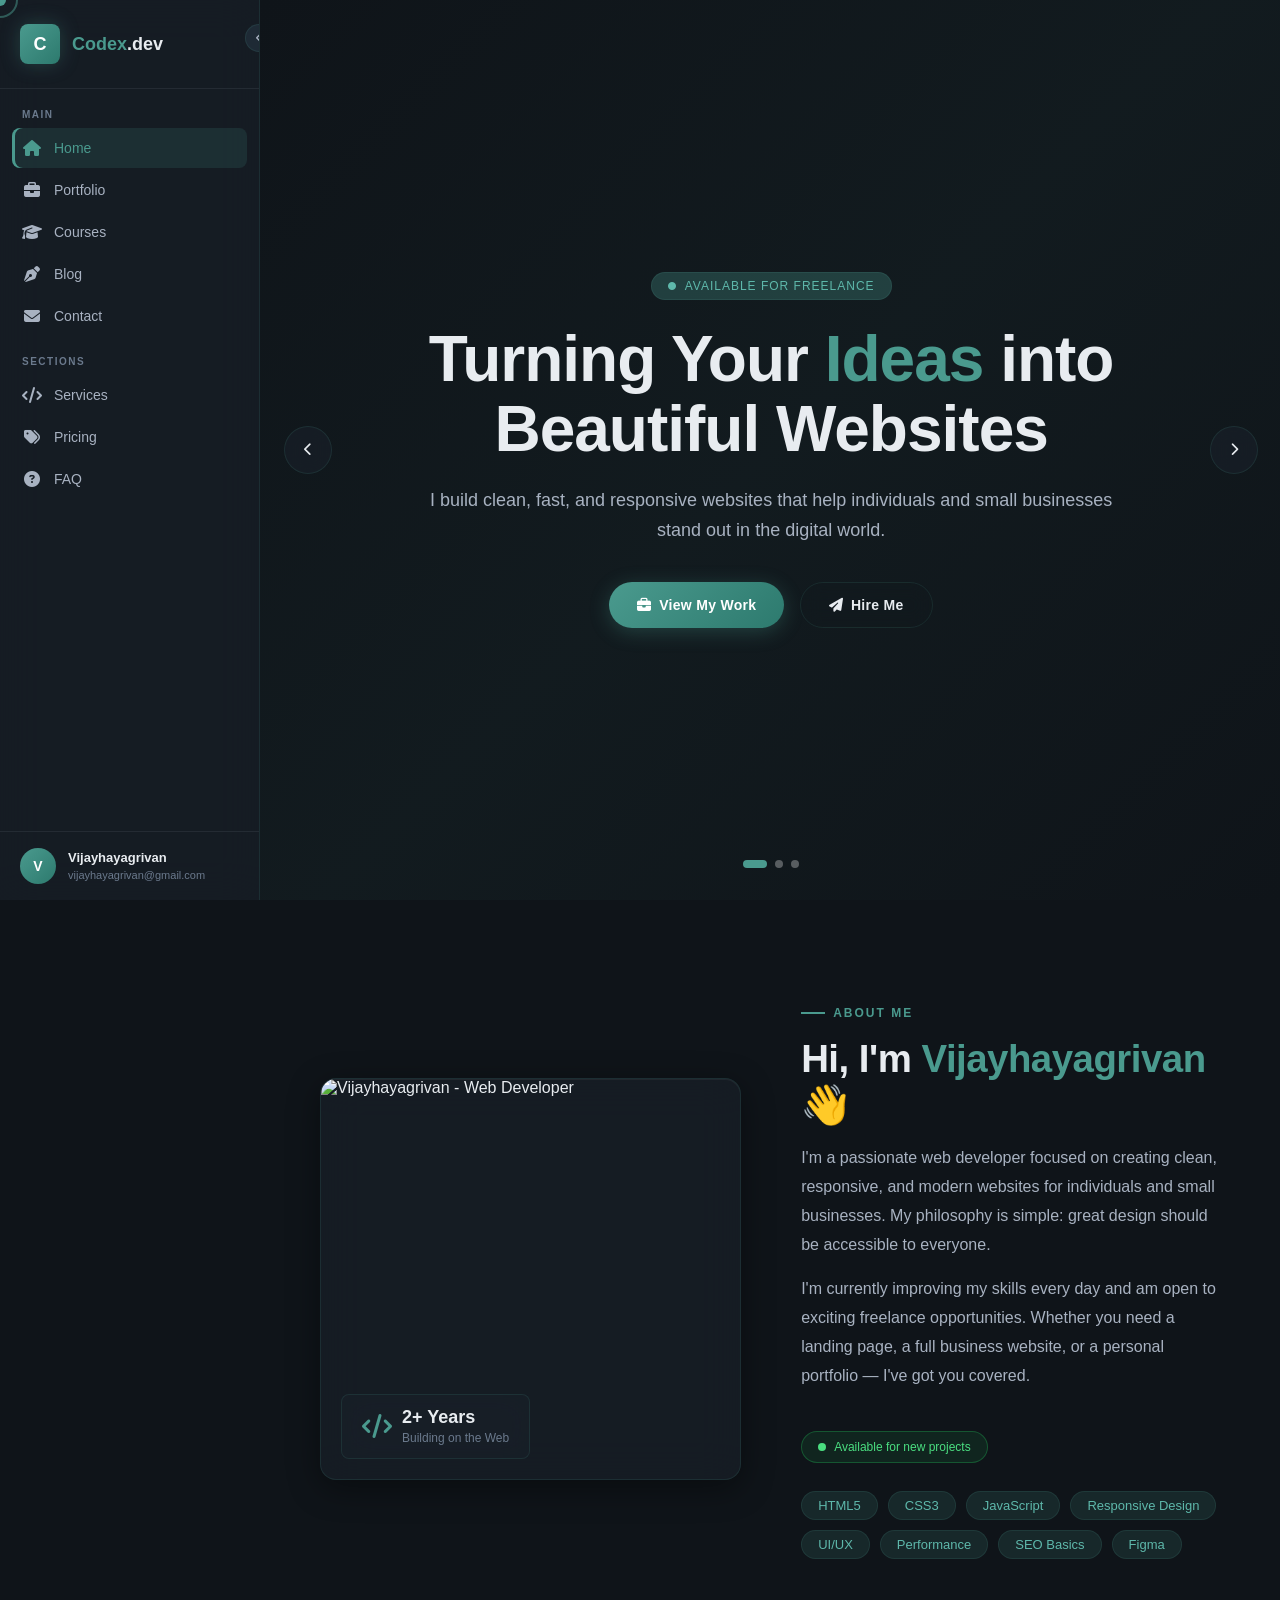
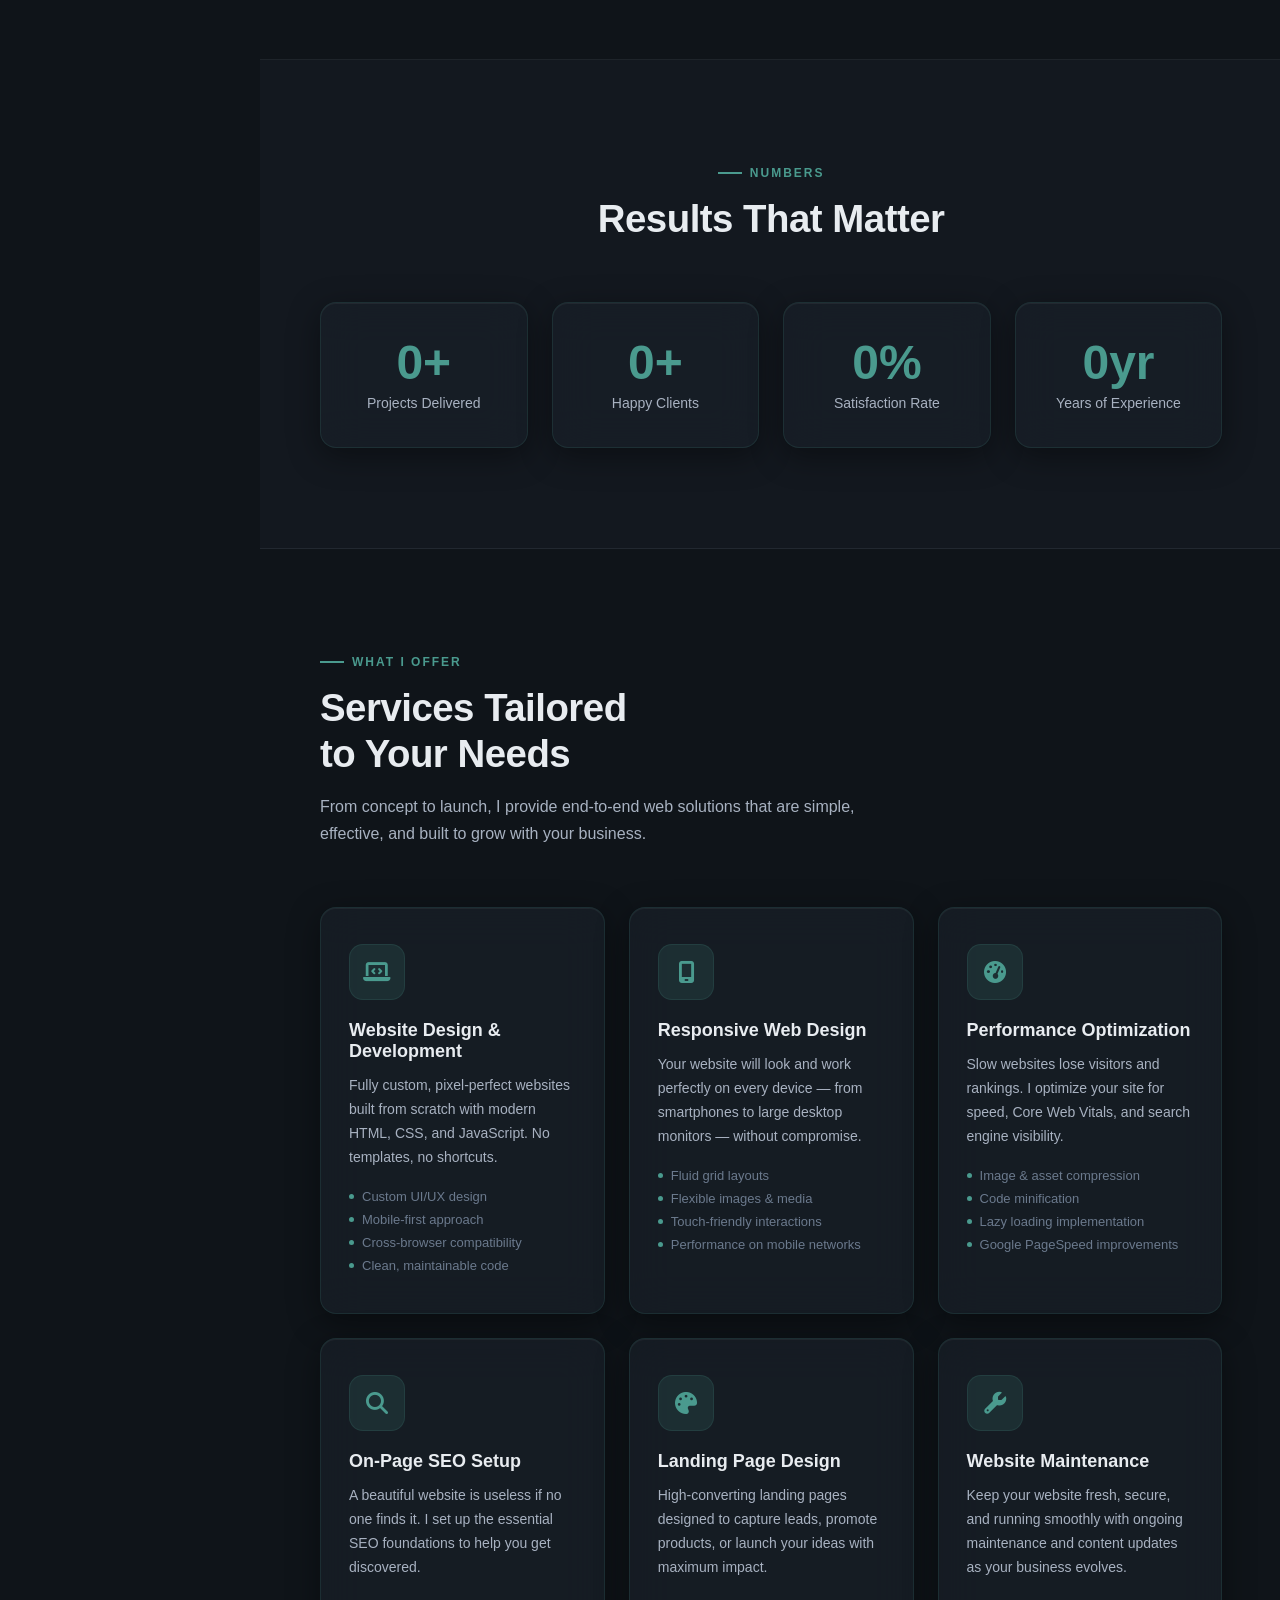
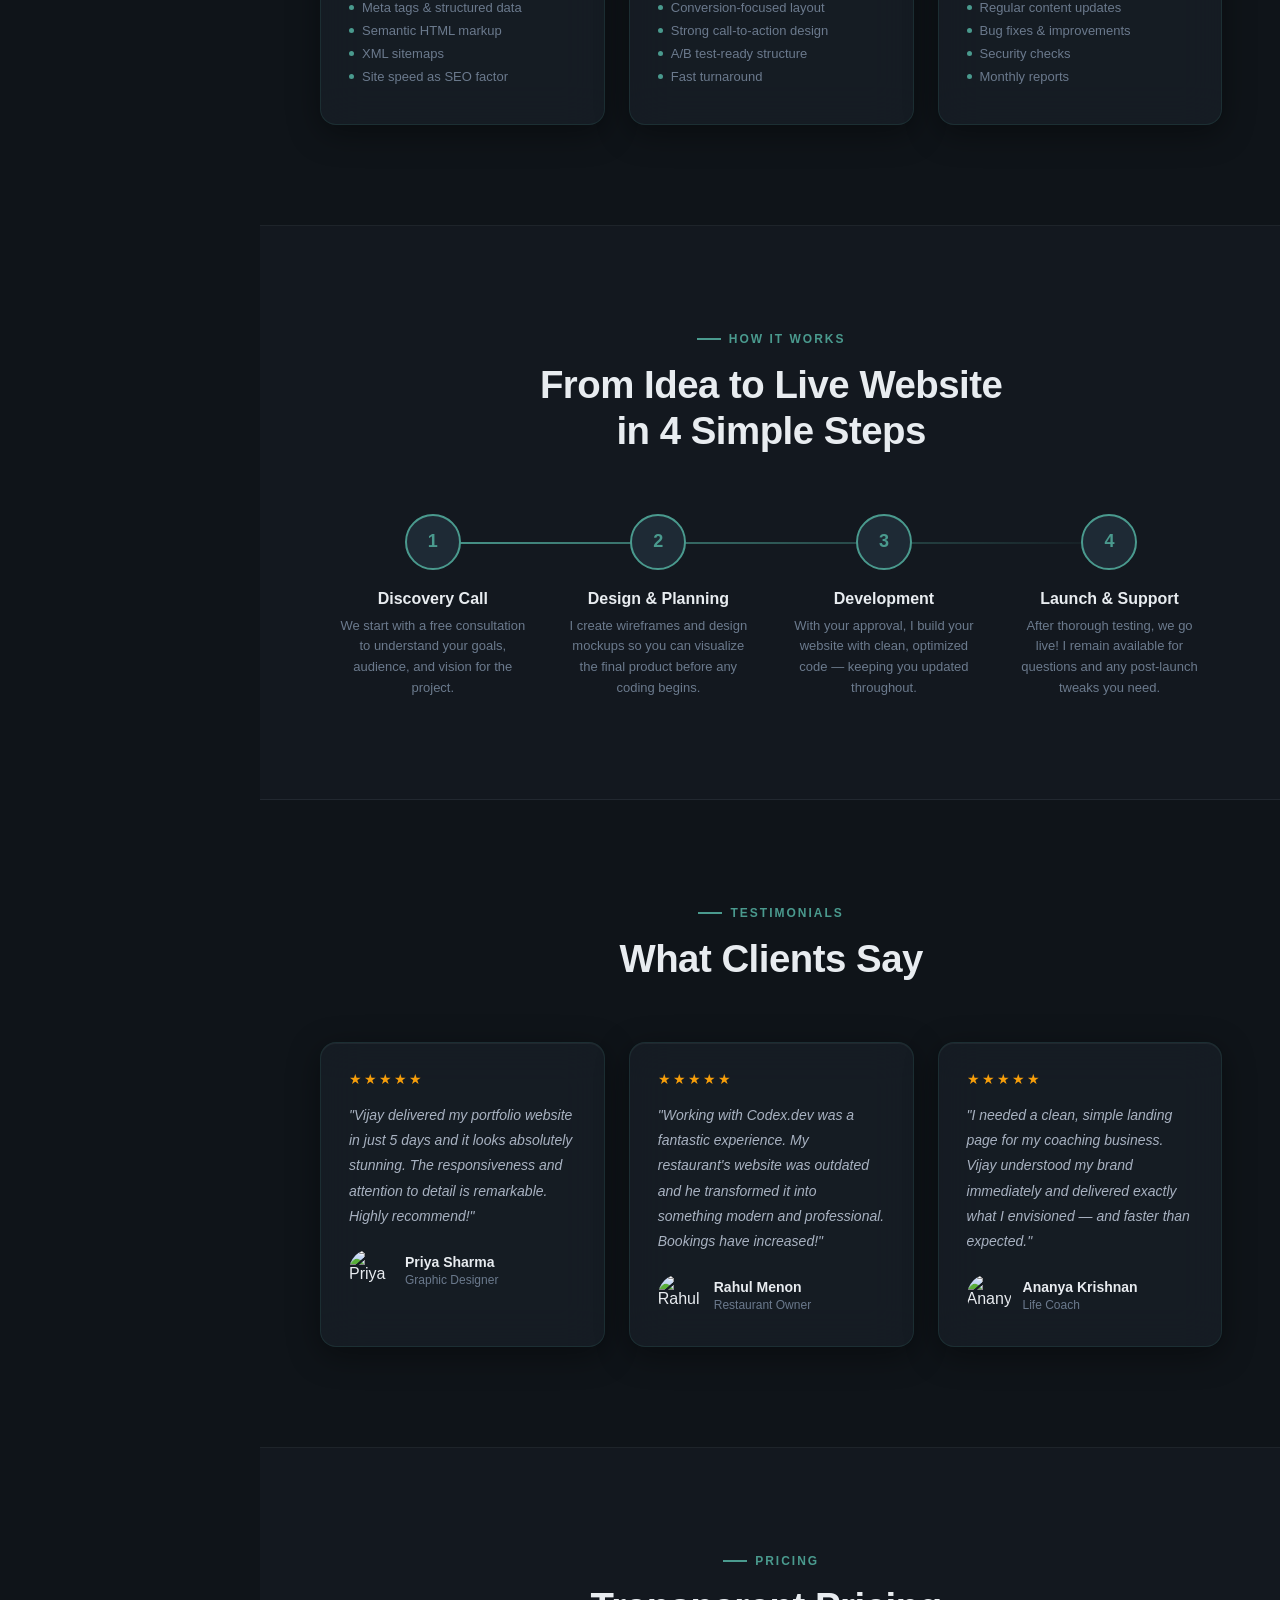
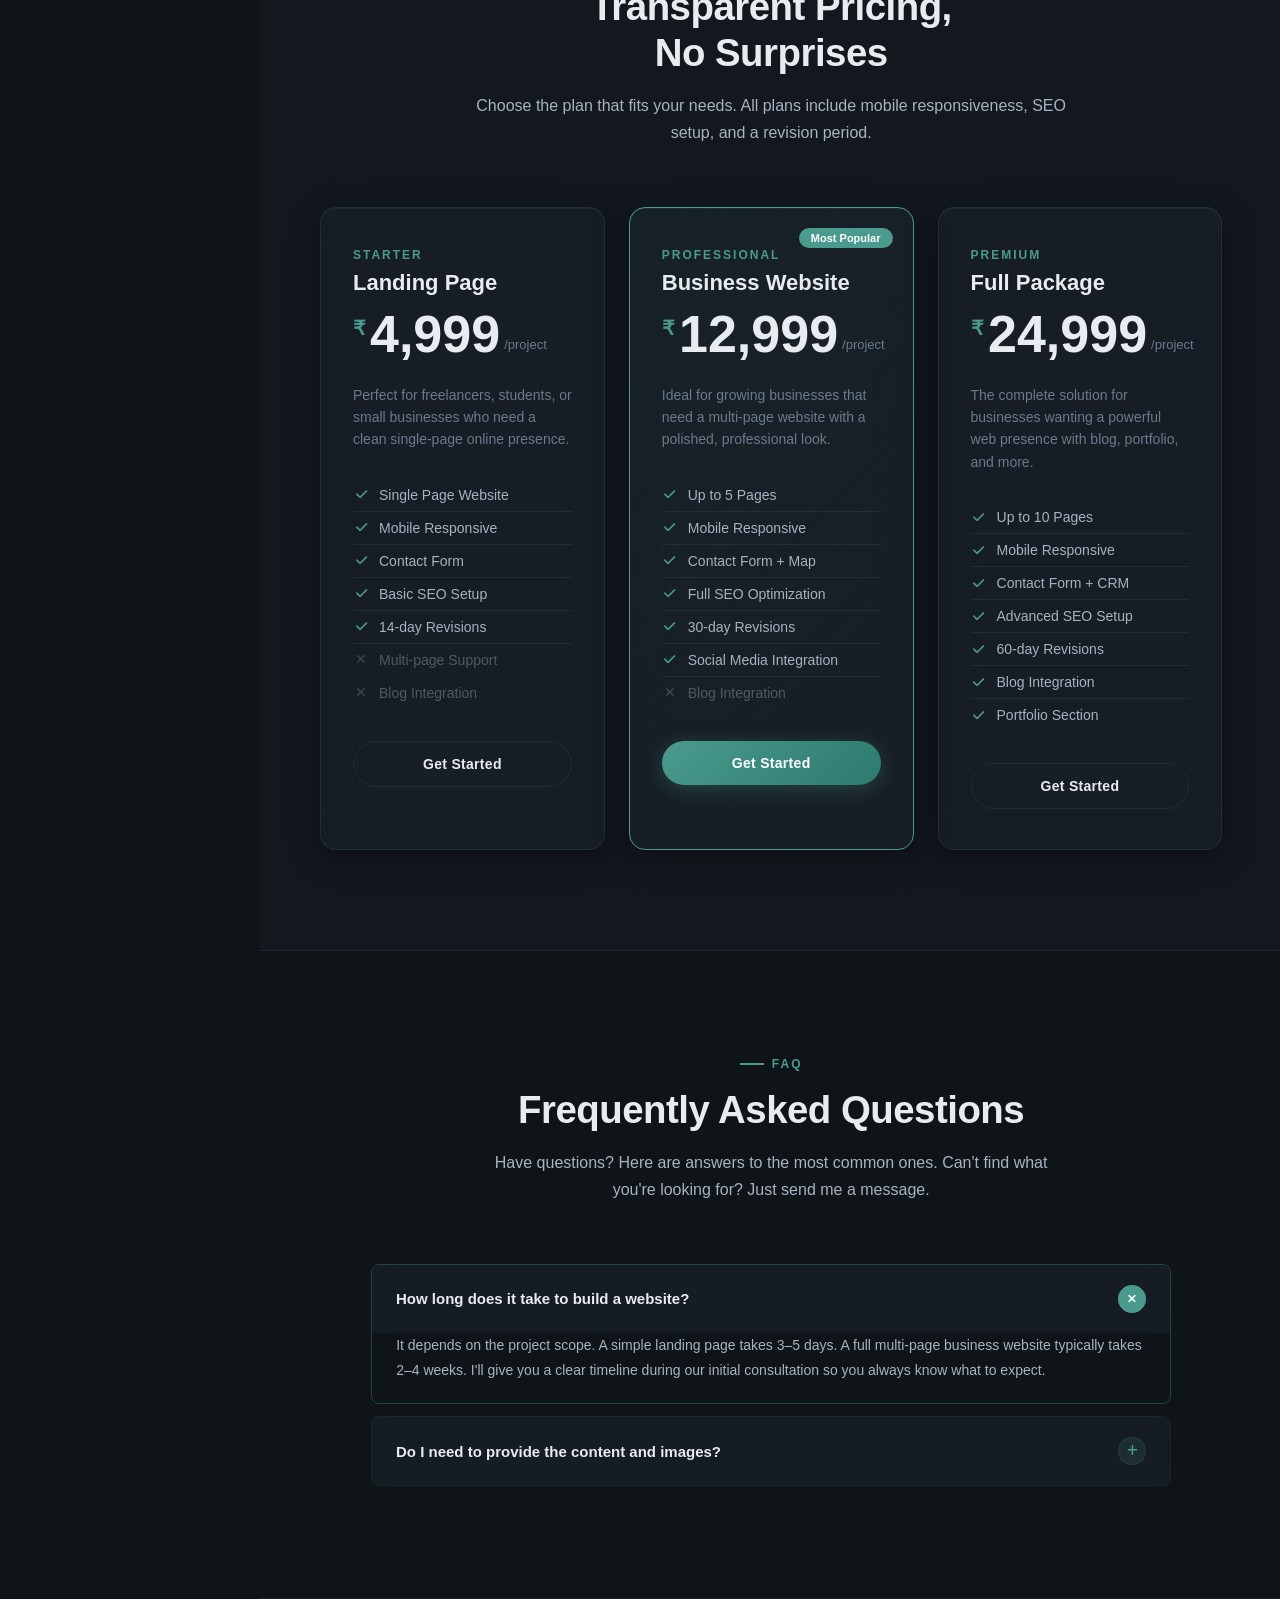
==== commit 87b87c2f: "Update index.html" ====
--- a/index.html
+++ b/index.html
@@ -447,4 +447,104 @@
               <span class="skill-tag">Performance</span><span class="skill-tag">SEO Basics</span><span class="skill-tag">Figma</span>
             </div>
           </div>
-        </div>+               </div>
+      </section>
+
+      <!-- Stats -->
+      <section class="section section-alt" id="stats">
+        <div class="section-header center">
+          <div class="section-label">Numbers</div>
+          <h2 class="section-title">Results That Matter</h2>
+        </div>
+        <div class="stats-grid">
+          <div class="glass-card stat-card"><div class="stat-number"><span class="counter" data-target="48">0</span>+</div><div class="stat-label">Projects Delivered</div></div>
+          <div class="glass-card stat-card"><div class="stat-number"><span class="counter" data-target="32">0</span>+</div><div class="stat-label">Happy Clients</div></div>
+          <div class="glass-card stat-card"><div class="stat-number"><span class="counter" data-target="99">0</span>%</div><div class="stat-label">Satisfaction Rate</div></div>
+          <div class="glass-card stat-card"><div class="stat-number"><span class="counter" data-target="2">0</span>yr</div><div class="stat-label">Years of Experience</div></div>
+        </div>
+      </section>
+
+      <!-- Services -->
+      <section class="section" id="services">
+        <div class="section-header">
+          <div class="section-label">What I Offer</div>
+          <h2 class="section-title">Services Tailored<br>to Your Needs</h2>
+          <p class="section-subtitle">From concept to launch, I provide end-to-end web solutions that are simple, effective, and built to grow with your business.</p>
+        </div>
+        <div class="services-grid">
+          <div class="glass-card service-card"><div class="service-icon"><i class="fas fa-laptop-code"></i></div><h3>Website Design &amp; Development</h3><p>Fully custom, pixel-perfect websites built from scratch with modern HTML, CSS, and JavaScript. No templates, no shortcuts.</p><ul><li>Custom UI/UX design</li><li>Mobile-first approach</li><li>Cross-browser compatibility</li><li>Clean, maintainable code</li></ul></div>
+          <div class="glass-card service-card"><div class="service-icon"><i class="fas fa-mobile-screen"></i></div><h3>Responsive Web Design</h3><p>Your website will look and work perfectly on every device — from smartphones to large desktop monitors — without compromise.</p><ul><li>Fluid grid layouts</li><li>Flexible images &amp; media</li><li>Touch-friendly interactions</li><li>Performance on mobile networks</li></ul></div>
+          <div class="glass-card service-card"><div class="service-icon"><i class="fas fa-gauge-high"></i></div><h3>Performance Optimization</h3><p>Slow websites lose visitors and rankings. I optimize your site for speed, Core Web Vitals, and search engine visibility.</p><ul><li>Image &amp; asset compression</li><li>Code minification</li><li>Lazy loading implementation</li><li>Google PageSpeed improvements</li></ul></div>
+          <div class="glass-card service-card"><div class="service-icon"><i class="fas fa-search"></i></div><h3>On-Page SEO Setup</h3><p>A beautiful website is useless if no one finds it. I set up the essential SEO foundations to help you get discovered.</p><ul><li>Meta tags &amp; structured data</li><li>Semantic HTML markup</li><li>XML sitemaps</li><li>Site speed as SEO factor</li></ul></div>
+          <div class="glass-card service-card"><div class="service-icon"><i class="fas fa-palette"></i></div><h3>Landing Page Design</h3><p>High-converting landing pages designed to capture leads, promote products, or launch your ideas with maximum impact.</p><ul><li>Conversion-focused layout</li><li>Strong call-to-action design</li><li>A/B test-ready structure</li><li>Fast turnaround</li></ul></div>
+          <div class="glass-card service-card"><div class="service-icon"><i class="fas fa-wrench"></i></div><h3>Website Maintenance</h3><p>Keep your website fresh, secure, and running smoothly with ongoing maintenance and content updates as your business evolves.</p><ul><li>Regular content updates</li><li>Bug fixes &amp; improvements</li><li>Security checks</li><li>Monthly reports</li></ul></div>
+        </div>
+      </section>
+
+      <!-- Process -->
+      <section class="section section-alt">
+        <div class="section-header center">
+          <div class="section-label">How It Works</div>
+          <h2 class="section-title">From Idea to Live Website<br>in 4 Simple Steps</h2>
+        </div>
+        <div class="process-steps">
+          <div class="process-step"><div class="step-num">1</div><h3>Discovery Call</h3><p>We start with a free consultation to understand your goals, audience, and vision for the project.</p></div>
+          <div class="process-step"><div class="step-num">2</div><h3>Design &amp; Planning</h3><p>I create wireframes and design mockups so you can visualize the final product before any coding begins.</p></div>
+          <div class="process-step"><div class="step-num">3</div><h3>Development</h3><p>With your approval, I build your website with clean, optimized code — keeping you updated throughout.</p></div>
+          <div class="process-step"><div class="step-num">4</div><h3>Launch &amp; Support</h3><p>After thorough testing, we go live! I remain available for questions and any post-launch tweaks you need.</p></div>
+        </div>
+      </section>
+
+      <!-- Testimonials -->
+      <section class="section">
+        <div class="section-header center"><div class="section-label">Testimonials</div><h2 class="section-title">What Clients Say</h2></div>
+        <div class="testimonials-grid">
+          <div class="glass-card testimonial-card"><div class="stars">★★★★★</div><p class="testimonial-text">"Vijay delivered my portfolio website in just 5 days and it looks absolutely stunning. The responsiveness and attention to detail is remarkable. Highly recommend!"</p><div class="testimonial-author"><div class="author-avatar"><img src="https://picsum.photos/seed/client1/80/80" alt="Priya" /></div><div class="author-info"><strong>Priya Sharma</strong><span>Graphic Designer</span></div></div></div>
+          <div class="glass-card testimonial-card"><div class="stars">★★★★★</div><p class="testimonial-text">"Working with Codex.dev was a fantastic experience. My restaurant's website was outdated and he transformed it into something modern and professional. Bookings have increased!"</p><div class="testimonial-author"><div class="author-avatar"><img src="https://picsum.photos/seed/client2/80/80" alt="Rahul" /></div><div class="author-info"><strong>Rahul Menon</strong><span>Restaurant Owner</span></div></div></div>
+          <div class="glass-card testimonial-card"><div class="stars">★★★★★</div><p class="testimonial-text">"I needed a clean, simple landing page for my coaching business. Vijay understood my brand immediately and delivered exactly what I envisioned — and faster than expected."</p><div class="testimonial-author"><div class="author-avatar"><img src="https://picsum.photos/seed/client3/80/80" alt="Ananya" /></div><div class="author-info"><strong>Ananya Krishnan</strong><span>Life Coach</span></div></div></div>
+        </div>
+      </section>
+
+      <!-- Pricing -->
+      <section class="section section-alt" id="pricing">
+        <div class="section-header center">
+          <div class="section-label">Pricing</div>
+          <h2 class="section-title">Transparent Pricing,<br>No Surprises</h2>
+          <p class="section-subtitle">Choose the plan that fits your needs. All plans include mobile responsiveness, SEO setup, and a revision period.</p>
+        </div>
+        <div class="pricing-grid">
+          <div class="glass-card pricing-card">
+            <div class="pricing-tier">Starter</div><h3>Landing Page</h3>
+            <div class="pricing-price"><span class="price-currency">₹</span><span class="price-amount">4,999</span><span class="price-period">/project</span></div>
+            <p class="pricing-desc">Perfect for freelancers, students, or small businesses who need a clean single-page online presence.</p>
+            <ul class="pricing-features"><li><i class="fas fa-check"></i> Single Page Website</li><li><i class="fas fa-check"></i> Mobile Responsive</li><li><i class="fas fa-check"></i> Contact Form</li><li><i class="fas fa-check"></i> Basic SEO Setup</li><li><i class="fas fa-check"></i> 14-day Revisions</li><li class="disabled"><i class="fas fa-times"></i> Multi-page Support</li><li class="disabled"><i class="fas fa-times"></i> Blog Integration</li></ul>
+           <a href="#" class="btn btn-outline" style="width:100%;justify-content:center;" onclick="navigateTo('contact')">Get Started</a>
+          </div>
+          <div class="glass-card pricing-card featured">
+            <div class="pricing-badge">Most Popular</div>
+            <div class="pricing-tier">Professional</div><h3>Business Website</h3>
+            <div class="pricing-price"><span class="price-currency">₹</span><span class="price-amount">12,999</span><span class="price-period">/project</span></div>
+            <p class="pricing-desc">Ideal for growing businesses that need a multi-page website with a polished, professional look.</p>
+            <ul class="pricing-features"><li><i class="fas fa-check"></i> Up to 5 Pages</li><li><i class="fas fa-check"></i> Mobile Responsive</li><li><i class="fas fa-check"></i> Contact Form + Map</li><li><i class="fas fa-check"></i> Full SEO Optimization</li><li><i class="fas fa-check"></i> 30-day Revisions</li><li><i class="fas fa-check"></i> Social Media Integration</li><li class="disabled"><i class="fas fa-times"></i> Blog Integration</li></ul>
+            <a href="#" class="btn btn-primary" style="width:100%;justify-content:center;" onclick="navigateTo('contact')">Get Started</a>
+          </div>
+          <div class="glass-card pricing-card">
+            <div class="pricing-tier">Premium</div><h3>Full Package</h3>
+            <div class="pricing-price"><span class="price-currency">₹</span><span class="price-amount">24,999</span><span class="price-period">/project</span></div>
+            <p class="pricing-desc">The complete solution for businesses wanting a powerful web presence with blog, portfolio, and more.</p>
+            <ul class="pricing-features"><li><i class="fas fa-check"></i> Up to 10 Pages</li><li><i class="fas fa-check"></i> Mobile Responsive</li><li><i class="fas fa-check"></i> Contact Form + CRM</li><li><i class="fas fa-check"></i> Advanced SEO Setup</li><li><i class="fas fa-check"></i> 60-day Revisions</li><li><i class="fas fa-check"></i> Blog Integration</li><li><i class="fas fa-check"></i> Portfolio Section</li></ul>
+            <a href="#" class="btn btn-outline" style="width:100%;justify-content:center;" onclick="navigateTo('contact')">Get Started</a>
+          </div>
+        </div>
+      </section>
+
+      <!-- FAQ -->
+      <section class="section" id="faq">
+        <div class="section-header center">
+          <div class="section-label">FAQ</div>
+          <h2 class="section-title">Frequently Asked Questions</h2>
+          <p class="section-subtitle">Have questions? Here are answers to the most common ones. Can't find what you're looking for? Just send me a message.</p>
+        </div>
+        <div class="faq-list">
+          <div class="faq-item open"><div class="faq-question" onclick="toggleFAQ(this)"><h4>How long does it take to build a website?</h4><div class="faq-icon"><i class="fas fa-plus"></i></div></div><div class="faq-answer"><div class="faq-answer-inner">It depends on the project scope. A simple landing page takes 3–5 days. A full multi-page business website typically takes 2–4 weeks. I'll give you a clear timeline during our initial consultation so you always know what to expect.</div></div></div>
+          <div class="faq-item"><div class="faq-question" onclick="toggleFAQ(this)"><h4>Do I need to provide the content and images?</h4><div class="faq-icon"><i class="fas fa-plus"></i></div></div><div class="faq-answer"><div class="faq-answer-inner">Ideally, yes — you know your business best! However, I can help guide you on what content is needed and can use high-quality stock photos as placeholders until you have your own.</div></div></div>
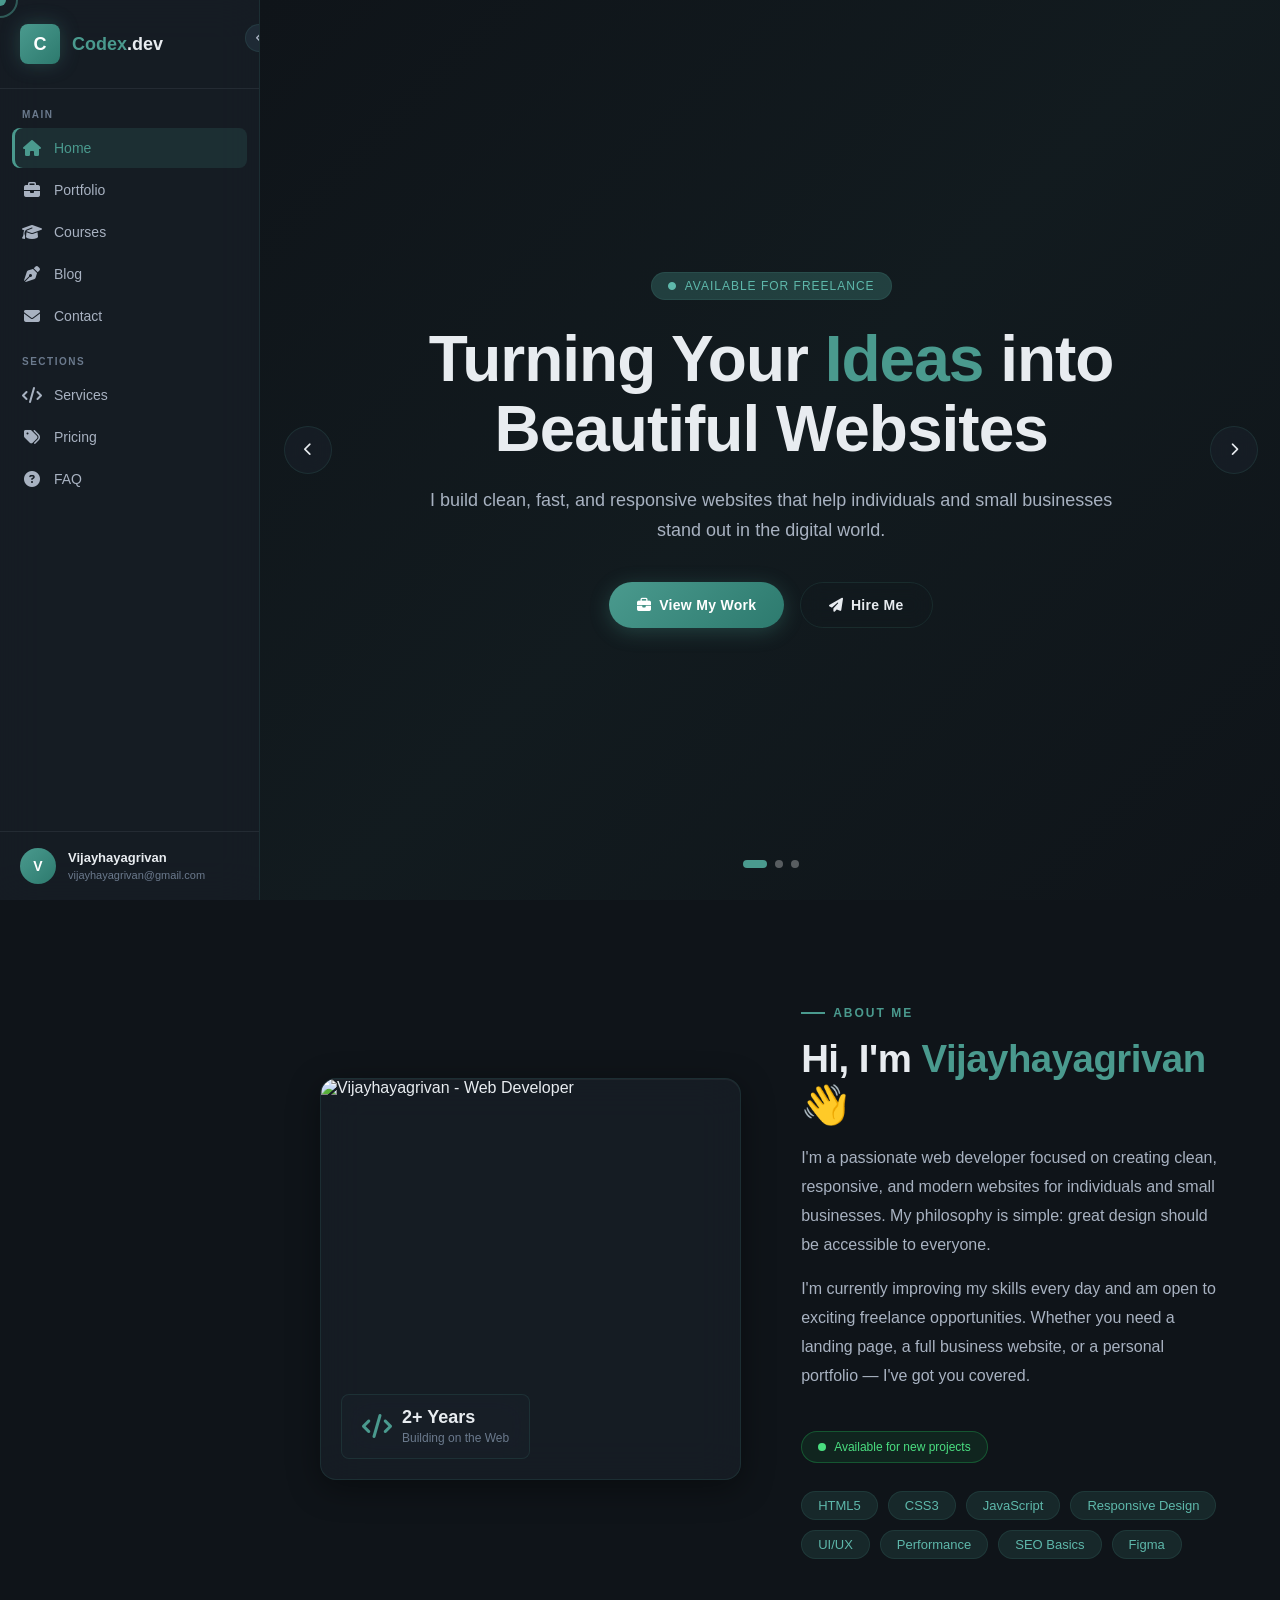
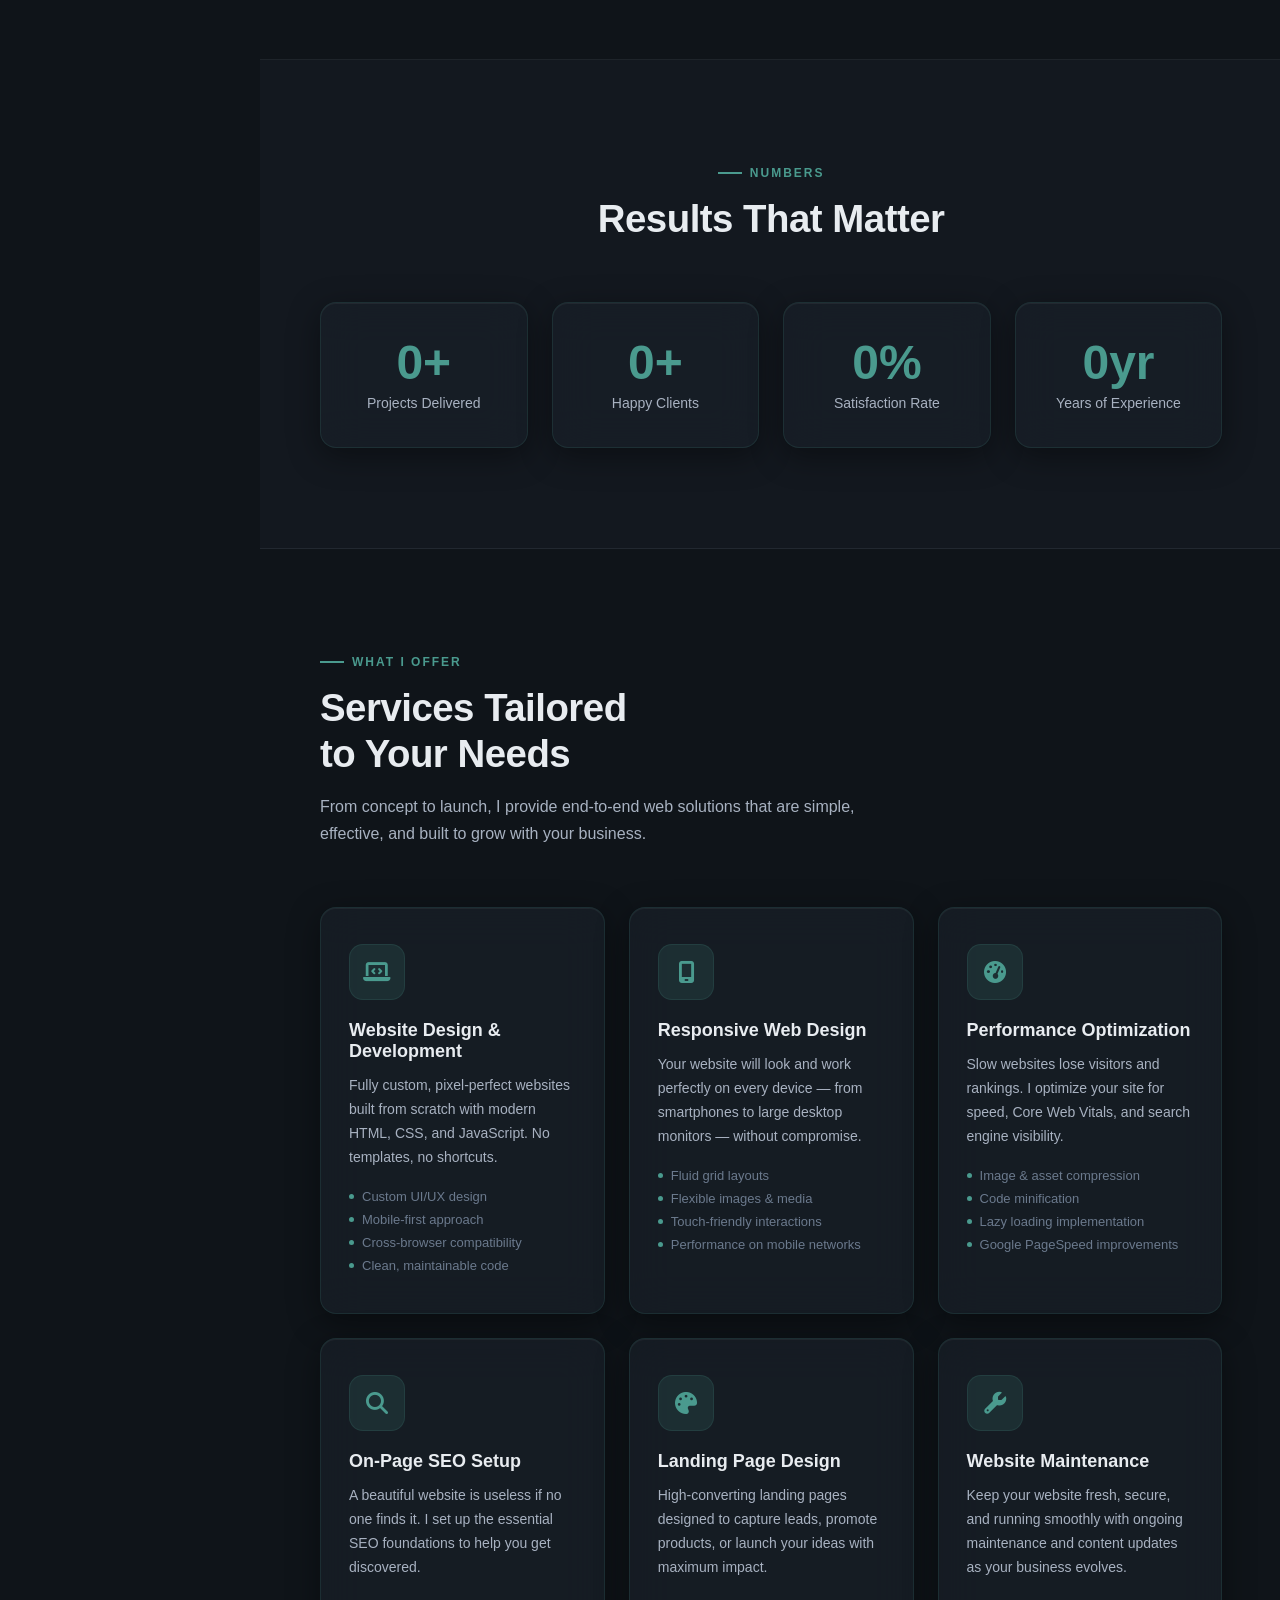
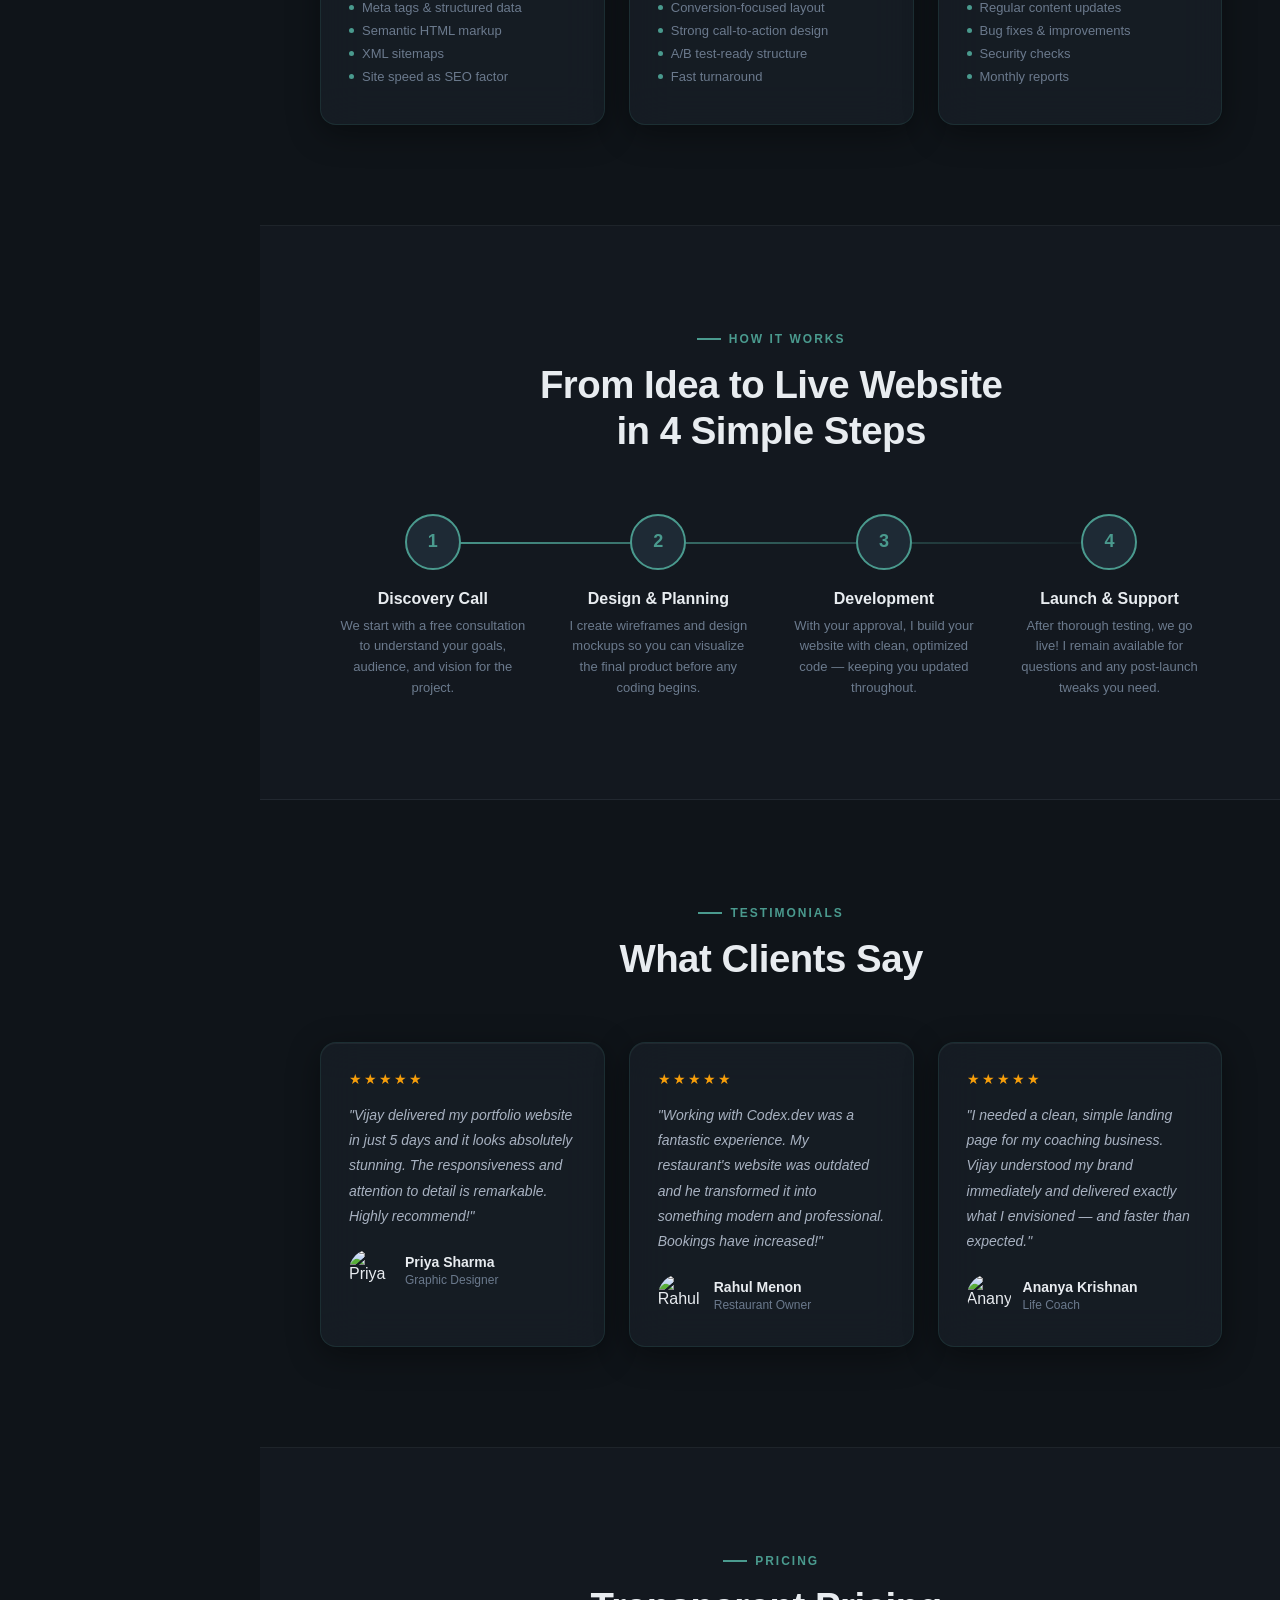
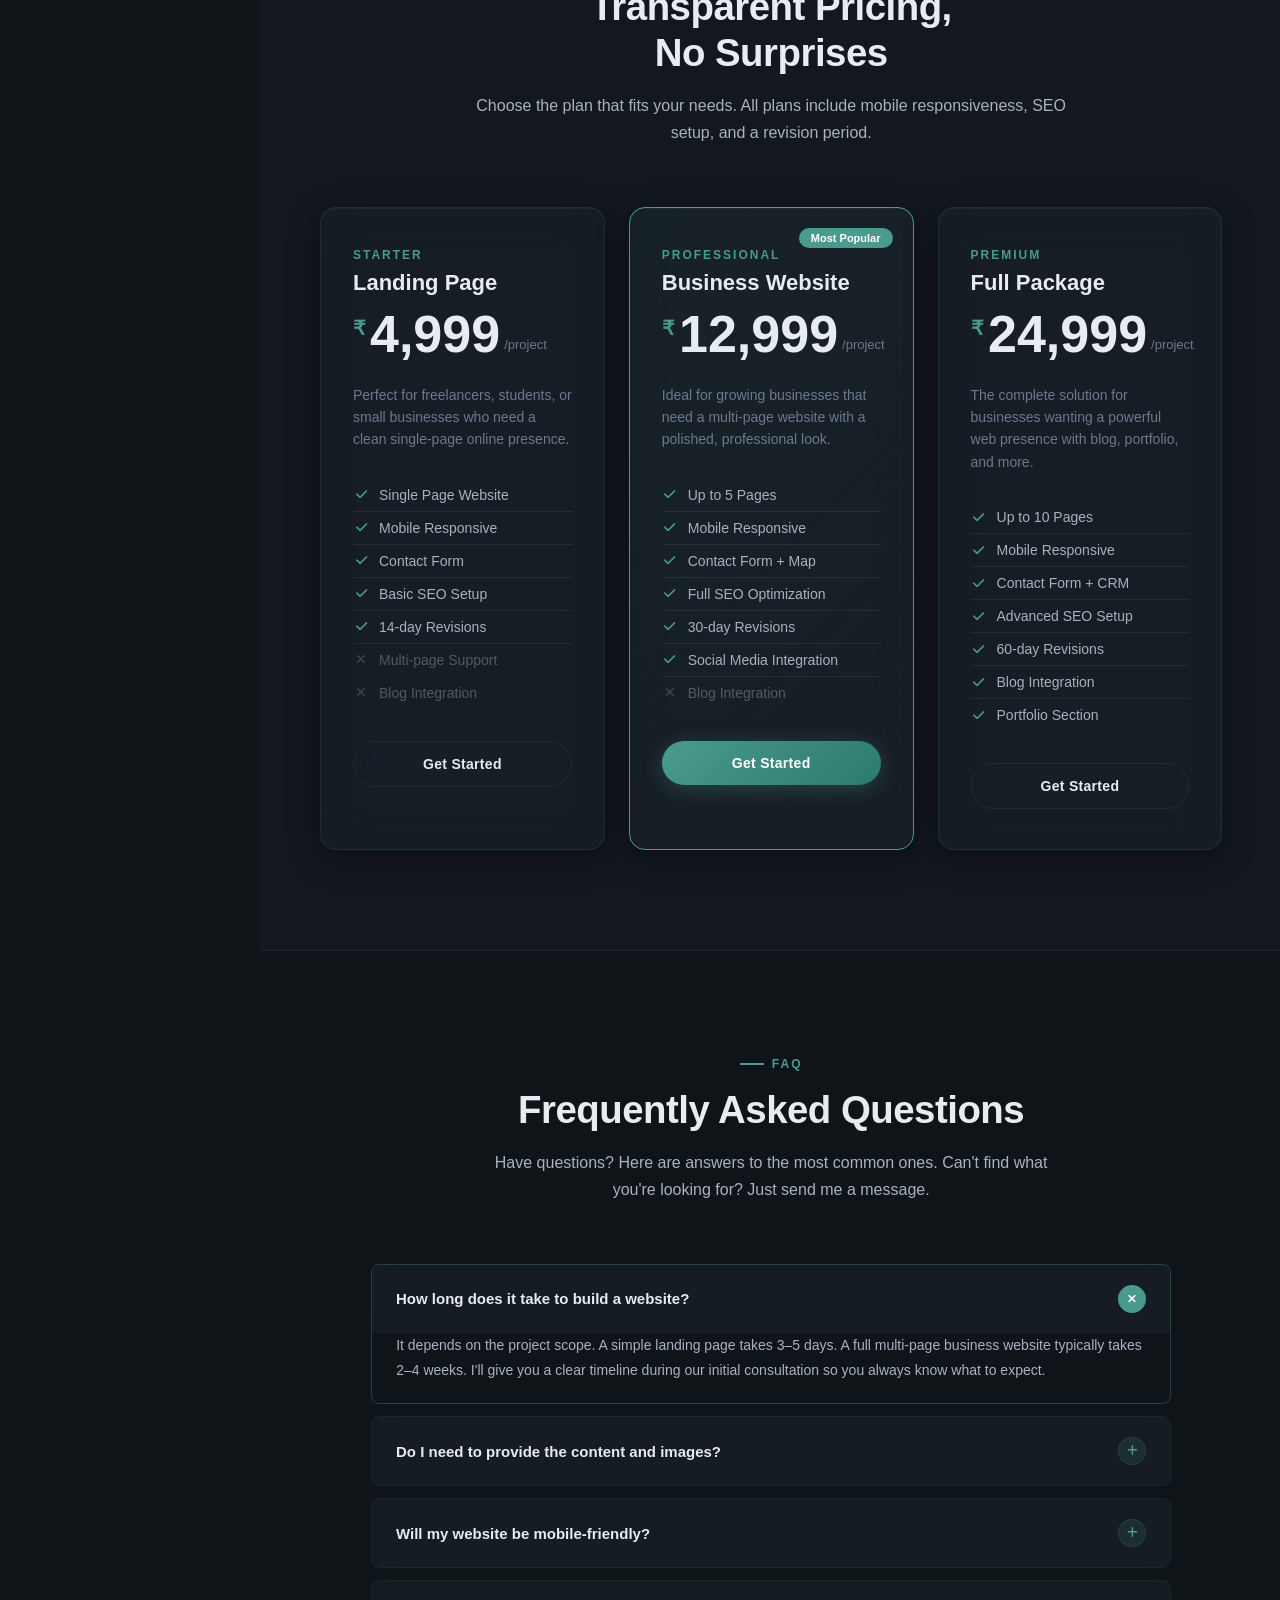
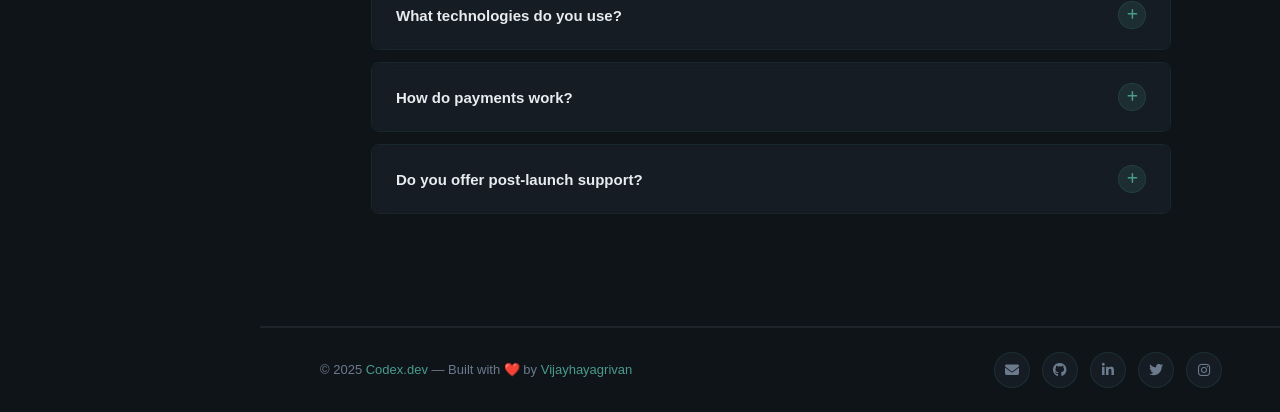
==== commit 518a10c2: "Update index.html" ====
--- a/index.html
+++ b/index.html
@@ -547,4 +547,74 @@
         </div>
         <div class="faq-list">
           <div class="faq-item open"><div class="faq-question" onclick="toggleFAQ(this)"><h4>How long does it take to build a website?</h4><div class="faq-icon"><i class="fas fa-plus"></i></div></div><div class="faq-answer"><div class="faq-answer-inner">It depends on the project scope. A simple landing page takes 3–5 days. A full multi-page business website typically takes 2–4 weeks. I'll give you a clear timeline during our initial consultation so you always know what to expect.</div></div></div>
-          <div class="faq-item"><div class="faq-question" onclick="toggleFAQ(this)"><h4>Do I need to provide the content and images?</h4><div class="faq-icon"><i class="fas fa-plus"></i></div></div><div class="faq-answer"><div class="faq-answer-inner">Ideally, yes — you know your business best! However, I can help guide you on what content is needed and can use high-quality stock photos as placeholders until you have your own.</div></div></div>+          <div class="faq-item"><div class="faq-question" onclick="toggleFAQ(this)"><h4>Do I need to provide the content and images?</h4><div class="faq-icon"><i class="fas fa-plus"></i></div></div><div class="faq-answer"><div class="faq-answer-inner">Ideally, yes — you know your business best! However, I can help guide you on what content is needed and can use high-quality stock photos as placeholders until you have your own.</div></div></div>
+         <div class="faq-item"><div class="faq-question" onclick="toggleFAQ(this)"><h4>Will my website be mobile-friendly?</h4><div class="faq-icon"><i class="fas fa-plus"></i></div></div><div class="faq-answer"><div class="faq-answer-inner">Absolutely — 100% guaranteed. Every website I build is designed with a mobile-first mindset and rigorously tested across different screen sizes and browsers, including iOS and Android devices.</div></div></div>
+          <div class="faq-item"><div class="faq-question" onclick="toggleFAQ(this)"><h4>What technologies do you use?</h4><div class="faq-icon"><i class="fas fa-plus"></i></div></div><div class="faq-answer"><div class="faq-answer-inner">I primarily work with pure HTML5, CSS3, and vanilla JavaScript for clean and fast websites. I always choose the right technology for the project rather than overengineering it.</div></div></div>
+          <div class="faq-item"><div class="faq-question" onclick="toggleFAQ(this)"><h4>How do payments work?</h4><div class="faq-icon"><i class="fas fa-plus"></i></div></div><div class="faq-answer"><div class="faq-answer-inner">I typically work with a 50% upfront payment to begin work, and the remaining 50% upon project completion and your approval. I accept UPI, bank transfer, and other convenient methods.</div></div></div>
+          <div class="faq-item"><div class="faq-question" onclick="toggleFAQ(this)"><h4>Do you offer post-launch support?</h4><div class="faq-icon"><i class="fas fa-plus"></i></div></div><div class="faq-answer"><div class="faq-answer-inner">Yes! All plans come with a free revision period post-launch. After that, I offer affordable ongoing maintenance packages for regular updates, security checks, and content changes.</div></div></div>
+        </div>
+      </section>
+
+      <footer class="footer">
+        <p class="footer-copy">© 2025 <span>Codex.dev</span> — Built with ❤️ by <span>Vijayhayagrivan</span></p>
+        <div class="footer-social">
+          <a class="social-link" href="mailto:vijayhayagrivan@gmail.com"><i class="fas fa-envelope"></i></a>
+          <a class="social-link" href="#"><i class="fab fa-github"></i></a>
+          <a class="social-link" href="#"><i class="fab fa-linkedin-in"></i></a>
+          <a class="social-link" href="#"><i class="fab fa-twitter"></i></a>
+          <a class="social-link" href="#"><i class="fab fa-instagram"></i></a>
+        </div>
+      </footer>
+    </div>
+
+    <!-- PORTFOLIO PAGE -->
+    <div class="page" id="page-portfolio">
+      <div class="page-header"><div class="section-label">My Work</div><h1 class="section-title">Portfolio</h1><p class="section-subtitle" style="margin-top:8px">A selection of projects I've designed and built with care, precision, and a whole lot of passion.</p></div>
+      <section class="section">
+        <div class="portfolio-filters">
+          <button class="filter-btn active" onclick="filterPortfolio('all',this)">All Projects</button>
+          <button class="filter-btn" onclick="filterPortfolio('business',this)">Business</button>
+          <button class="filter-btn" onclick="filterPortfolio('portfolio',this)">Portfolio</button>
+          <button class="filter-btn" onclick="filterPortfolio('landing',this)">Landing Pages</button>
+          <button class="filter-btn" onclick="filterPortfolio('ecommerce',this)">E-Commerce</button>
+        </div>
+        <div class="portfolio-grid">
+          <div class="glass-card portfolio-card" data-category="business"><div class="portfolio-image"><img src="https://picsum.photos/seed/project1/600/400" alt="TechFlow Solutions" /><div class="portfolio-overlay"><div class="portfolio-links"><a href="#" class="portfolio-link"><i class="fas fa-external-link-alt"></i></a><a href="#" class="portfolio-link"><i class="fab fa-github"></i></a></div></div></div><div class="portfolio-info"><h3>TechFlow Solutions</h3><p>A clean multi-page corporate website for a tech consulting firm.</p><div class="portfolio-tags"><span class="portfolio-tag">HTML</span><span class="portfolio-tag">CSS</span><span class="portfolio-tag">JS</span></div></div></div>
+          <div class="glass-card portfolio-card" data-category="portfolio"><div class="portfolio-image"><img src="https://picsum.photos/seed/project2/600/400" alt="Arya Photography" /><div class="portfolio-overlay"><div class="portfolio-links"><a href="#" class="portfolio-link"><i class="fas fa-external-link-alt"></i></a><a href="#" class="portfolio-link"><i class="fab fa-github"></i></a></div></div></div><div class="portfolio-info"><h3>Arya Photography</h3><p>A stunning portfolio site for a freelance photographer with gallery and booking form.</p><div class="portfolio-tags"><span class="portfolio-tag">HTML</span><span class="portfolio-tag">CSS</span><span class="portfolio-tag">Lightbox</span></div></div></div>
+          <div class="glass-card portfolio-card" data-category="landing"><div class="portfolio-image"><img src="https://picsum.photos/seed/project3/600/400" alt="FitLife App" /><div class="portfolio-overlay"><div class="portfolio-links"><a href="#" class="portfolio-link"><i class="fas fa-external-link-alt"></i></a><a href="#" class="portfolio-link"><i class="fab fa-github"></i></a></div></div></div><div class="portfolio-info"><h3>FitLife App Landing</h3><p>High-converting landing page for a fitness app with animated sections.</p><div class="portfolio-tags"><span class="portfolio-tag">HTML</span><span class="portfolio-tag">CSS</span><span class="portfolio-tag">Animations</span></div></div></div>
+          <div class="glass-card portfolio-card" data-category="business"><div class="portfolio-image"><img src="https://picsum.photos/seed/project4/600/400" alt="Spice Garden" /><div class="portfolio-overlay"><div class="portfolio-links"><a href="#" class="portfolio-link"><i class="fas fa-external-link-alt"></i></a><a href="#" class="portfolio-link"><i class="fab fa-github"></i></a></div></div></div><div class="portfolio-info"><h3>Spice Garden Restaurant</h3><p>A warm, inviting restaurant website with menu, gallery, and reservations.</p><div class="portfolio-tags"><span class="portfolio-tag">HTML</span><span class="portfolio-tag">CSS</span><span class="portfolio-tag">JS</span></div></div></div>
+          <div class="glass-card portfolio-card" data-category="ecommerce"><div class="portfolio-image"><img src="https://picsum.photos/seed/project5/600/400" alt="Bloom Boutique" /><div class="portfolio-overlay"><div class="portfolio-links"><a href="#" class="portfolio-link"><i class="fas fa-external-link-alt"></i></a><a href="#" class="portfolio-link"><i class="fab fa-github"></i></a></div></div></div><div class="portfolio-info"><h3>Bloom Boutique</h3><p>A minimal e-commerce front-end for a handmade jewellery brand.</p><div class="portfolio-tags"><span class="portfolio-tag">HTML</span><span class="portfolio-tag">CSS</span><span class="portfolio-tag">Cart Logic</span></div></div></div>
+          <div class="glass-card portfolio-card" data-category="portfolio"><div class="portfolio-image"><img src="https://picsum.photos/seed/project6/600/400" alt="Dev Portfolio" /><div class="portfolio-overlay"><div class="portfolio-links"><a href="#" class="portfolio-link"><i class="fas fa-external-link-alt"></i></a><a href="#" class="portfolio-link"><i class="fab fa-github"></i></a></div></div></div><div class="portfolio-info"><h3>NextGen Developer Portfolio</h3><p>A dark-themed developer portfolio with animated hero and skill bars.</p><div class="portfolio-tags"><span class="portfolio-tag">HTML</span><span class="portfolio-tag">CSS</span><span class="portfolio-tag">Canvas</span></div></div></div>
+        </div>
+      </section>
+      <footer class="footer"><p class="footer-copy">© 2025 <span>Codex.dev</span> — Built with ❤️ by <span>Vijayhayagrivan</span></p><div class="footer-social"><a class="social-link" href="mailto:vijayhayagrivan@gmail.com"><i class="fas fa-envelope"></i></a><a class="social-link" href="#"><i class="fab fa-github"></i></a><a class="social-link" href="#"><i class="fab fa-linkedin-in"></i></a></div></footer>
+    </div>
+
+    <!-- COURSES PAGE -->
+    <div class="page" id="page-courses">
+      <div class="page-header"><div class="section-label">Learn With Me</div><h1 class="section-title">Courses &amp; Tutorials</h1><p class="section-subtitle" style="margin-top:8px">Practical, beginner-friendly web development content — designed to take you from zero to launch.</p></div>
+      <section class="section">
+        <div class="course-grid">
+          <div>
+            <h2 style="font-family:'Poppins',sans-serif;font-size:20px;font-weight:600;margin-bottom:24px;">Featured Courses</h2>
+            <div class="course-list">
+              <div class="glass-card course-item"><div class="course-thumb"><img src="https://picsum.photos/seed/course1/200/150" alt="HTML CSS" /></div><div><h4>HTML &amp; CSS Crash Course</h4><p>Build your first webpage from scratch — no experience required. Learn the fundamentals of the web in under 4 hours.</p><div class="course-meta"><span><i class="fas fa-clock"></i> 4.5 hours</span><span><i class="fas fa-users"></i> 1,240 students</span><span style="color:#f59e0b"><i class="fas fa-star"></i> 4.9</span></div></div></div>
+              <div class="glass-card course-item"><div class="course-thumb"><img src="https://picsum.photos/seed/course2/200/150" alt="Responsive" /></div><div><h4>Responsive Design Mastery</h4><p>Learn Flexbox, CSS Grid, and media queries to build layouts that look perfect on every device.</p><div class="course-meta"><span><i class="fas fa-clock"></i> 6 hours</span><span><i class="fas fa-users"></i> 876 students</span><span style="color:#f59e0b"><i class="fas fa-star"></i> 4.8</span></div></div></div>
+              <div class="glass-card course-item"><div class="course-thumb"><img src="https://picsum.photos/seed/course3/200/150" alt="JavaScript" /></div><div><h4>JavaScript for Beginners</h4><p>Add interactivity to your websites. From DOM manipulation to fetch APIs — taught with real-world examples.</p><div class="course-meta"><span><i class="fas fa-clock"></i> 8 hours</span><span><i class="fas fa-users"></i> 2,100 students</span><span style="color:#f59e0b"><i class="fas fa-star"></i> 4.7</span></div></div></div>
+              <div class="glass-card course-item"><div class="course-thumb"><img src="https://picsum.photos/seed/course4/200/150" alt="Portfolio" /></div><div><h4>Build a Portfolio Website</h4><p>A complete project-based course — build a real, deploy-ready developer portfolio from design to deployment.</p><div class="course-meta"><span><i class="fas fa-clock"></i> 5 hours</span><span><i class="fas fa-users"></i> 680 students</span><span style="color:#f59e0b"><i class="fas fa-star"></i> 5.0</span></div></div></div>
+            </div>
+          </div>
+          <div>
+            <div class="glass-card course-sidebar-card">
+              <img src="https://picsum.photos/seed/coursepromo/600/300" alt="Start Learning" />
+              <h3 style="font-family:'Poppins',sans-serif;font-weight:700;margin-bottom:8px;">Start Learning Today</h3>
+                            <p style="font-size:14px;color:var(--text-muted);margin-bottom:20px;line-height:1.6;">Join hundreds of students learning web development the practical way — building real projects from day one.</p>
+              <h4 style="font-family:'Poppins',sans-serif;font-size:14px;font-weight:600;margin-bottom:12px;">Course Curriculum</h4>
+              <ul class="curriculum">
+                <li><i class="fas fa-check-circle"></i> Introduction to HTML5 &amp; Semantics</li>
+                <li><i class="fas fa-check-circle"></i> Styling with CSS3 &amp; Variables</li>
+                <li><i class="fas fa-check-circle"></i> Flexbox &amp; Grid Layouts</li>
+                <li><i class="fas fa-check-circle"></i> Responsive Design Principles</li>
+                <li><i class="fas fa-check-circle"></i> JavaScript DOM &amp; Events</li>
+                <li><i class="fas fa-check-circle"></i> Building &amp; Deploying Projects</li>
+                <li><i class="fas fa-check-circle"></i> SEO &amp; Performance Basics</li>
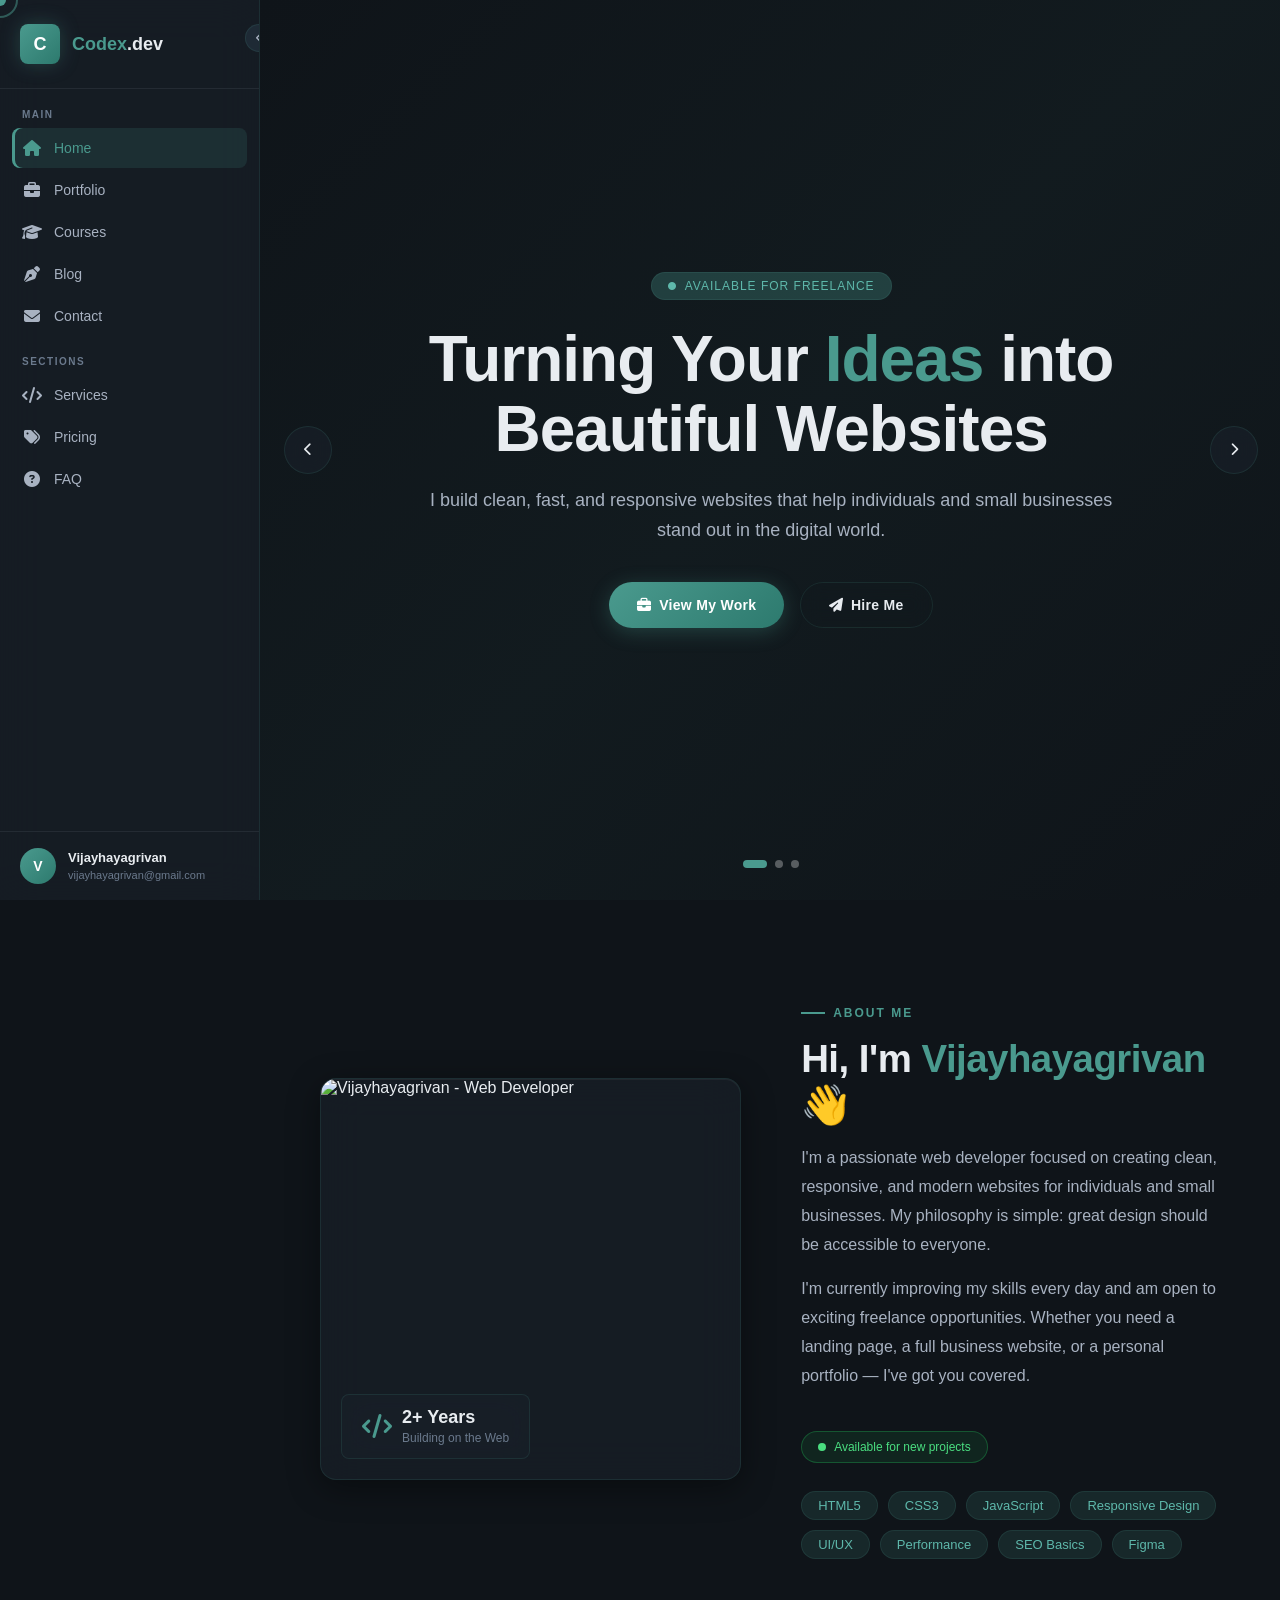
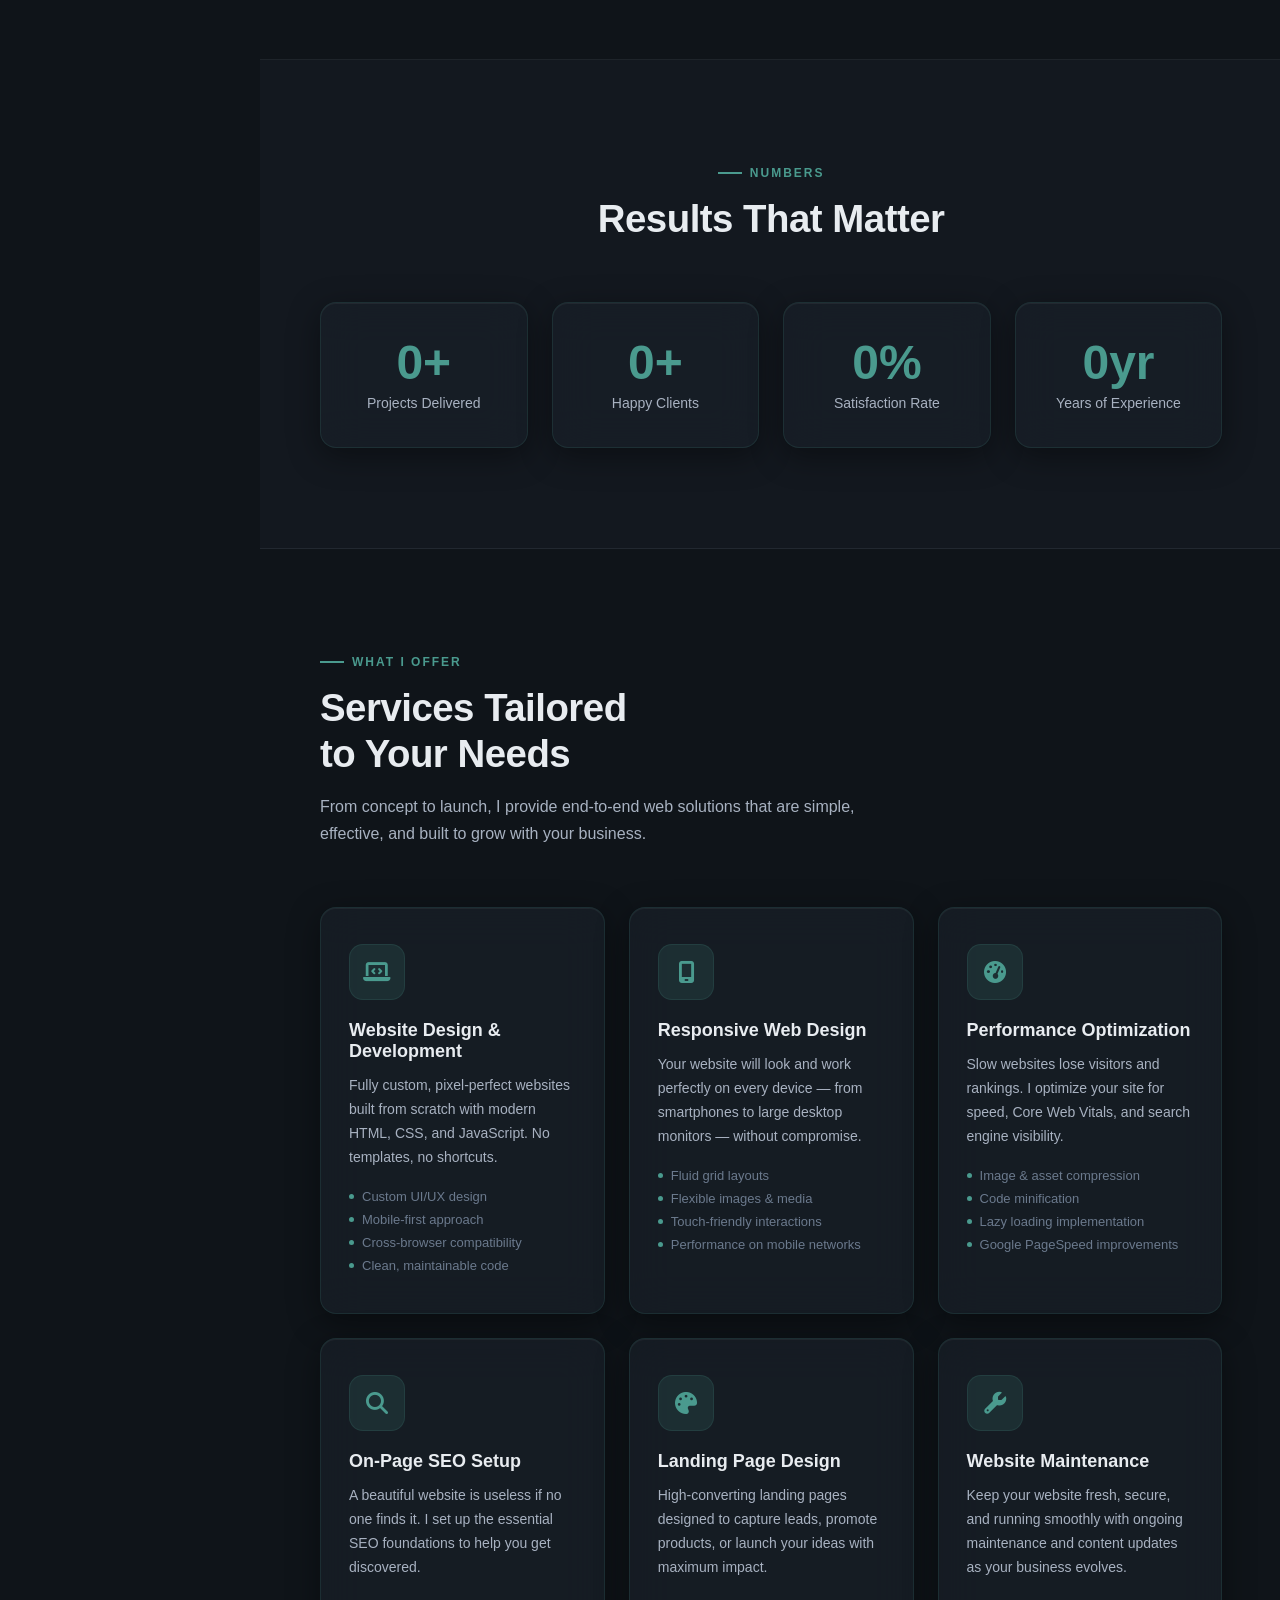
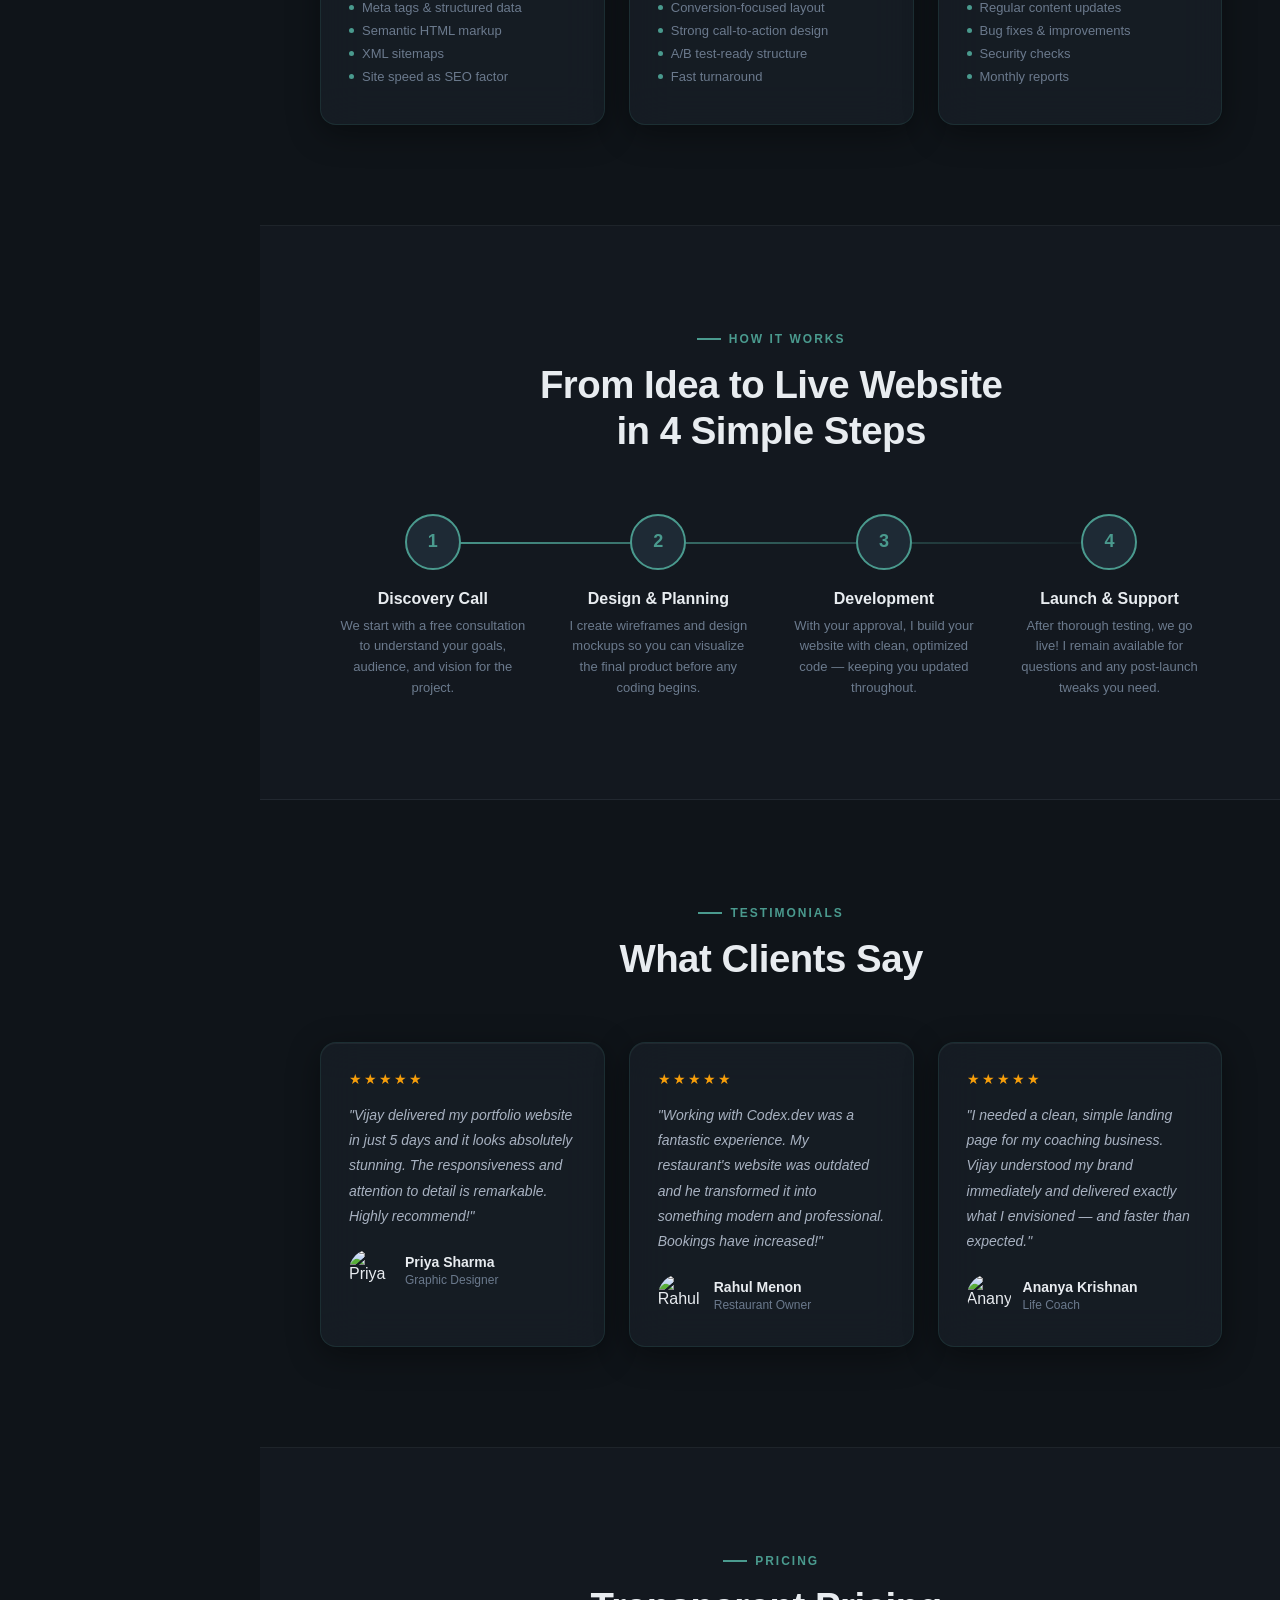
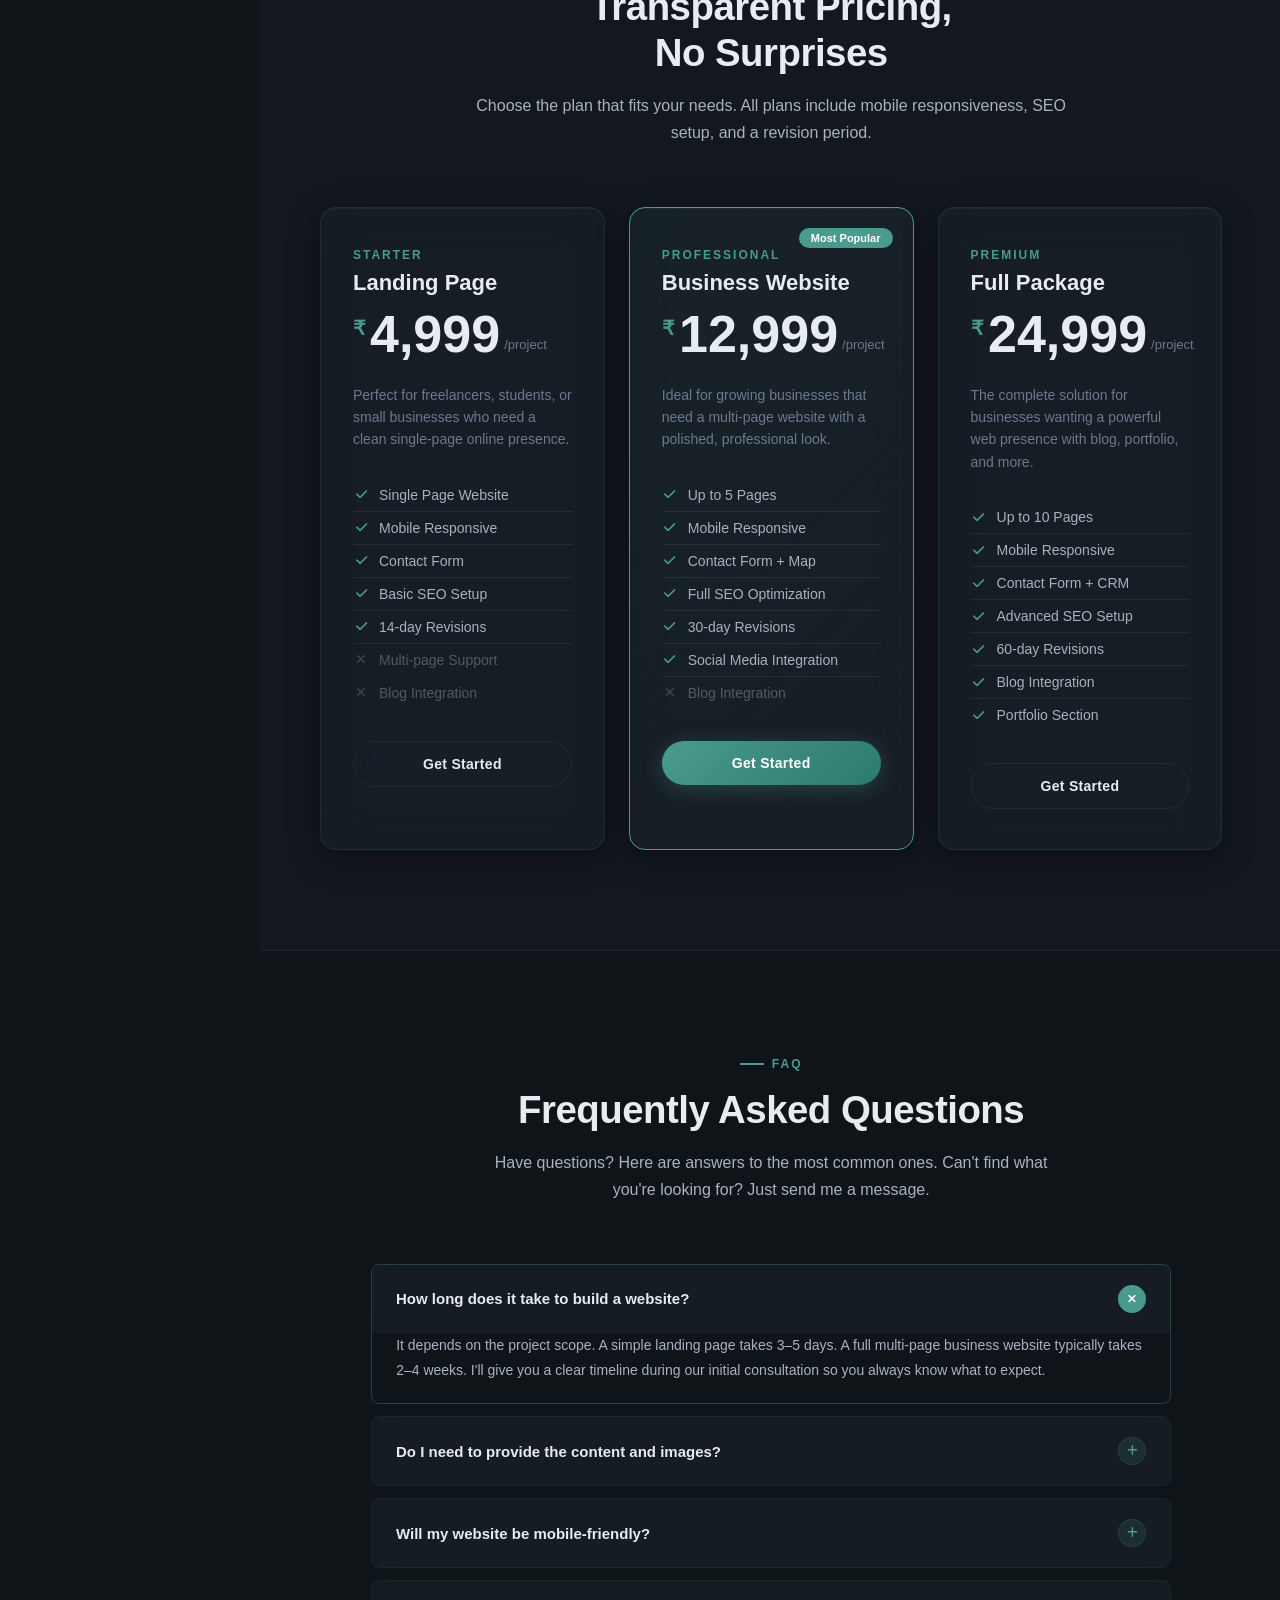
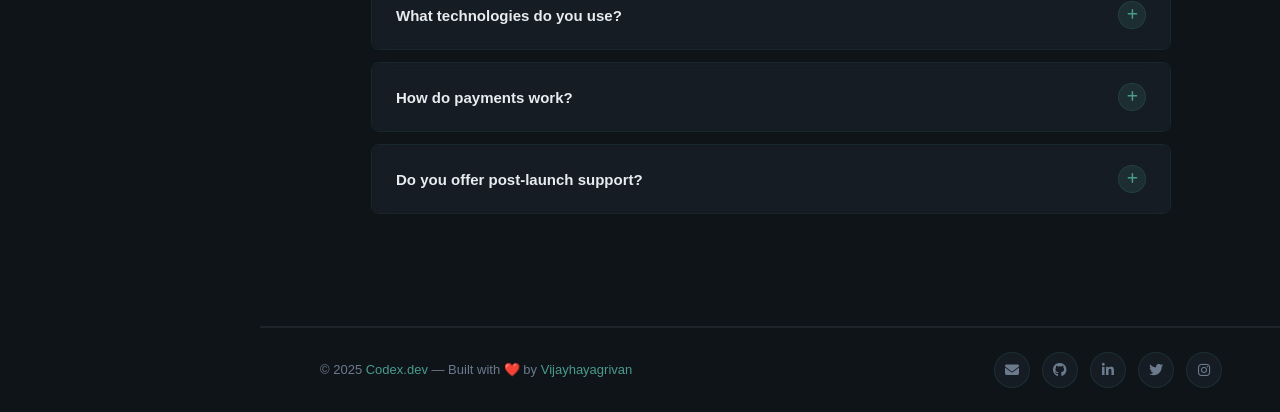
==== commit 921f5f4c: "Update index.html" ====
--- a/index.html
+++ b/index.html
@@ -617,4 +617,134 @@
                 <li><i class="fas fa-check-circle"></i> Responsive Design Principles</li>
                 <li><i class="fas fa-check-circle"></i> JavaScript DOM &amp; Events</li>
                 <li><i class="fas fa-check-circle"></i> Building &amp; Deploying Projects</li>
-                <li><i class="fas fa-check-circle"></i> SEO &amp; Performance Basics</li>+                <li><i class="fas fa-check-circle"></i> SEO &amp; Performance Basics</li>
+              </ul>
+              <a href="#" class="btn btn-primary" style="width:100%;justify-content:center;margin-top:24px;" onclick="navigateTo('contact')"><i class="fas fa-envelope"></i> Get Notified</a>
+            </div>
+          </div>
+        </div>
+      </section>
+      <footer class="footer"><p class="footer-copy">© 2025 <span>Codex.dev</span> — Built with ❤️ by <span>Vijayhayagrivan</span></p><div class="footer-social"><a class="social-link" href="mailto:vijayhayagrivan@gmail.com"><i class="fas fa-envelope"></i></a><a class="social-link" href="#"><i class="fab fa-github"></i></a><a class="social-link" href="#"><i class="fab fa-linkedin-in"></i></a></div></footer>
+    </div>
+
+    <!-- BLOG PAGE -->
+    <div class="page" id="page-blog">
+      <div class="page-header"><div class="section-label">Thoughts &amp; Tutorials</div><h1 class="section-title">Blog</h1><p class="section-subtitle" style="margin-top:8px">I write about web development, design tips, and my journey as a freelance developer. New articles every week.</p></div>
+      <section class="section">
+        <div class="blog-grid">
+          <div class="glass-card blog-card"><div class="blog-image"><img src="https://picsum.photos/seed/blog1/600/300" alt="CSS Glassmorphism" /></div><div class="blog-content"><span class="blog-category">CSS Design</span><h3>How to Create Stunning Glassmorphism UI with Pure CSS</h3><p>Glassmorphism is one of the most sought-after design trends. I break down exactly how to achieve the frosted glass look using just CSS backdrop-filter and transparency.</p><div class="blog-footer"><span><i class="fas fa-calendar" style="margin-right:6px"></i>Mar 12, 2025</span><span><i class="fas fa-clock" style="margin-right:6px"></i>6 min read</span></div></div></div>
+          <div class="glass-card blog-card"><div class="blog-image"><img src="https://picsum.photos/seed/blog2/600/300" alt="CSS Grid" /></div><div class="blog-content"><span class="blog-category">Responsive Design</span><h3>The 5 CSS Grid Tricks Every Web Developer Should Know</h3><p>CSS Grid has changed how we build layouts. These five techniques will help you create complex, responsive designs that would have taken days to build a few years ago.</p><div class="blog-footer"><span><i class="fas fa-calendar" style="margin-right:6px"></i>Feb 28, 2025</span><span><i class="fas fa-clock" style="margin-right:6px"></i>8 min read</span></div></div></div>
+          <div class="glass-card blog-card"><div class="blog-image"><img src="https://picsum.photos/seed/blog3/600/300" alt="Freelancing" /></div><div class="blog-content"><span class="blog-category">Freelancing</span><h3>My First Month as a Freelance Web Developer: Lessons Learned</h3><p>Starting out as a freelancer is exciting but challenging. Here's an honest look at my first month — the wins, the mistakes, and what I'd do differently if I started over today.</p><div class="blog-footer"><span><i class="fas fa-calendar" style="margin-right:6px"></i>Feb 10, 2025</span><span><i class="fas fa-clock" style="margin-right:6px"></i>10 min read</span></div></div></div>
+          <div class="glass-card blog-card"><div class="blog-image"><img src="https://picsum.photos/seed/blog4/600/300" alt="JavaScript Tips" /></div><div class="blog-content"><span class="blog-category">JavaScript</span><h3>10 Vanilla JavaScript Snippets I Use in Every Project</h3><p>Frameworks come and go, but these pure JavaScript utilities are the ones I reach for every single time — from smooth scrolling to debouncing, they just work.</p><div class="blog-footer"><span><i class="fas fa-calendar" style="margin-right:6px"></i>Jan 22, 2025</span><span><i class="fas fa-clock" style="margin-right:6px"></i>7 min read</span></div></div></div>
+        </div>
+      </section>
+      <footer class="footer"><p class="footer-copy">© 2025 <span>Codex.dev</span> — Built with ❤️ by <span>Vijayhayagrivan</span></p><div class="footer-social"><a class="social-link" href="mailto:vijayhayagrivan@gmail.com"><i class="fas fa-envelope"></i></a><a class="social-link" href="#"><i class="fab fa-github"></i></a><a class="social-link" href="#"><i class="fab fa-linkedin-in"></i></a></div></footer>
+    </div>
+
+    <!-- CONTACT PAGE -->
+    <div class="page" id="page-contact">
+      <div class="page-header"><div class="section-label">Let's Talk</div><h1 class="section-title">Get In Touch</h1><p class="section-subtitle" style="margin-top:8px">Have a project in mind? I'd love to hear about it. Send me a message and I'll get back to you within 24 hours.</p></div>
+      <section class="section">
+        <div class="contact-grid">
+          <div>
+            <h2 style="font-family:'Poppins',sans-serif;font-size:20px;font-weight:600;margin-bottom:28px;">Contact Information</h2>
+            <div class="contact-info-item"><div class="contact-icon"><i class="fas fa-envelope"></i></div><div><h4>Email Address</h4><a href="mailto:vijayhayagrivan@gmail.com">vijayhayagrivan@gmail.com</a></div></div>
+            <div class="contact-info-item"><div class="contact-icon"><i class="fas fa-user"></i></div><div><h4>My Name</h4><p>Vijayhayagrivan</p></div></div>
+            <div class="contact-info-item"><div class="contact-icon"><i class="fas fa-map-pin"></i></div><div><h4>Based In</h4><p>Tamil Nadu, India 🇮🇳</p></div></div>
+            <div class="contact-info-item"><div class="contact-icon"><i class="fas fa-clock"></i></div><div><h4>Response Time</h4><p>Within 24 hours (usually much faster!)</p></div></div>
+            <div class="availability-badge" style="margin-top:32px;"><div class="availability-dot"></div>Open to new freelance projects</div>
+            <div style="margin-top:32px;"><h3 style="font-family:'Poppins',sans-serif;font-size:14px;font-weight:600;margin-bottom:12px;color:var(--text-secondary);">CONNECT WITH ME</h3><div style="display:flex;gap:10px;flex-wrap:wrap;"><a class="social-link" href="mailto:vijayhayagrivan@gmail.com"><i class="fas fa-envelope"></i></a><a class="social-link" href="#"><i class="fab fa-github"></i></a><a class="social-link" href="#"><i class="fab fa-linkedin-in"></i></a><a class="social-link" href="#"><i class="fab fa-twitter"></i></a><a class="social-link" href="#"><i class="fab fa-instagram"></i></a></div></div>
+          </div>
+          <div>
+            <div class="glass-card" style="padding:36px;">
+              <h2 style="font-family:'Poppins',sans-serif;font-size:20px;font-weight:600;margin-bottom:28px;">Send Me a Message</h2>
+              <div id="formSuccess" class="form-success"><i class="fas fa-check-circle" style="margin-right:8px"></i> Thank you! Your message has been sent. I'll get back to you within 24 hours.</div>
+              <form id="contactForm" novalidate>
+                <div class="form-row">
+                  <div class="form-group" id="group-name"><label class="form-label">Your Name</label><input class="form-input" type="text" id="name" placeholder="e.g. Priya Sharma" /><span class="form-error">Please enter your name.</span></div>
+                  <div class="form-group" id="group-email"><label class="form-label">Email Address</label><input class="form-input" type="email" id="email" placeholder="you@example.com" /><span class="form-error">Please enter a valid email.</span></div>
+                </div>
+                <div class="form-group" id="group-subject"><label class="form-label">Subject</label><input class="form-input" type="text" id="subject" placeholder="e.g. Business Website Inquiry" /><span class="form-error">Please enter a subject.</span></div>
+                <div class="form-group"><label class="form-label">Service Interested In</label><select class="form-input" id="service"><option value="">Select a service...</option><option>Landing Page Design</option><option>Business Website</option><option>Full Package</option><option>Website Maintenance</option><option>Other / Not Sure Yet</option></select></div>
+                <div class="form-group" id="group-message"><label class="form-label">Your Message</label><textarea class="form-input" id="message" placeholder="Tell me about your project — what you need, your timeline, your budget..."></textarea><span class="form-error">Please write a message.</span></div>
+                <button type="button" class="btn btn-primary" onclick="submitForm()" style="width:100%;justify-content:center;"><i class="fas fa-paper-plane"></i> Send Message</button>
+              </form>
+            </div>
+          </div>
+        </div>
+      </section>
+      <footer class="footer"><p class="footer-copy">© 2025 <span>Codex.dev</span> — Built with ❤️ by <span>Vijayhayagrivan</span></p><div class="footer-social"><a class="social-link" href="mailto:vijayhayagrivan@gmail.com"><i class="fas fa-envelope"></i></a><a class="social-link" href="#"><i class="fab fa-github"></i></a><a class="social-link" href="#"><i class="fab fa-linkedin-in"></i></a></div></footer>
+    </div>
+
+  </main>
+</div>
+
+<script>
+  // CURSOR
+  const cursor = document.getElementById('cursor');
+  const cursorRing = document.getElementById('cursor-ring');
+  document.addEventListener('mousemove', e => {
+    cursor.style.left = e.clientX + 'px';
+    cursor.style.top = e.clientY + 'px';
+    setTimeout(() => {
+      cursorRing.style.left = e.clientX + 'px';
+      cursorRing.style.top = e.clientY + 'px';
+    }, 60);
+  });
+  document.querySelectorAll('a,button,.nav-item,.filter-btn,.faq-question,.slider-arrow,.dot').forEach(el => {
+    el.addEventListener('mouseenter', () => { cursor.style.width = '20px'; cursor.style.height = '20px'; });
+    el.addEventListener('mouseleave', () => { cursor.style.width = '12px'; cursor.style.height = '12px'; });
+  });
+
+  // NAVIGATION
+  function navigateTo(p) {
+    document.querySelectorAll('.page').forEach(x => x.classList.remove('active'));
+    document.getElementById('page-' + p).classList.add('active');
+    document.querySelectorAll('.nav-item').forEach(n => n.classList.remove('active'));
+    const a = document.querySelector('[data-page="' + p + '"]');
+    if (a) a.classList.add('active');
+    window.scrollTo({ top: 0, behavior: 'smooth' });
+    closeMobileSidebar();
+    if (p === 'home') setTimeout(startCounters, 400);
+  }
+  function scrollToSection(id) {
+    navigateTo('home');
+    setTimeout(() => {
+      const el = document.getElementById(id);
+      if (el) el.scrollIntoView({ behavior: 'smooth', block: 'start' });
+    }, 200);
+    closeMobileSidebar();
+  }
+
+  // SIDEBAR TOGGLE
+  const sidebar = document.getElementById('sidebar');
+  const mainContent = document.getElementById('mainContent');
+  const toggleBtn = document.getElementById('sidebarToggle');
+  const toggleIcon = document.getElementById('toggleIcon');
+  let collapsed = false;
+  toggleBtn.addEventListener('click', () => {
+    collapsed = !collapsed;
+    sidebar.classList.toggle('collapsed', collapsed);
+    mainContent.classList.toggle('sidebar-collapsed', collapsed);
+    toggleIcon.className = collapsed ? 'fas fa-chevron-right' : 'fas fa-chevron-left';
+  });
+
+  // MOBILE SIDEBAR
+  const mobileBtn = document.getElementById('mobileMenuBtn');
+  const overlay = document.getElementById('mobileOverlay');
+  mobileBtn.addEventListener('click', () => sidebar.classList.contains('mobile-open') ? closeMobileSidebar() : openMobileSidebar());
+  overlay.addEventListener('click', closeMobileSidebar);
+  function openMobileSidebar() { sidebar.classList.add('mobile-open'); overlay.classList.add('active'); mobileBtn.classList.add('open'); }
+  function closeMobileSidebar() { sidebar.classList.remove('mobile-open'); overlay.classList.remove('active'); mobileBtn.classList.remove('open'); }
+
+  // HERO SLIDER
+  let cur = 0;
+  const track = document.getElementById('sliderTrack');
+  const dots = document.querySelectorAll('.dot');
+  function goToSlide(n) {
+    cur = n;
+    track.style.transform = 'translateX(-' + (cur * 100) + '%)';
+    dots.forEach((d, i) => d.classList.toggle('active', i === cur));
+  }
+  function nextSlide() { goToSlide((cur + 1) % 3); resetInt(); }
+  function prevSlide() { goToSlide((cur + 2) % 3); resetInt(); }
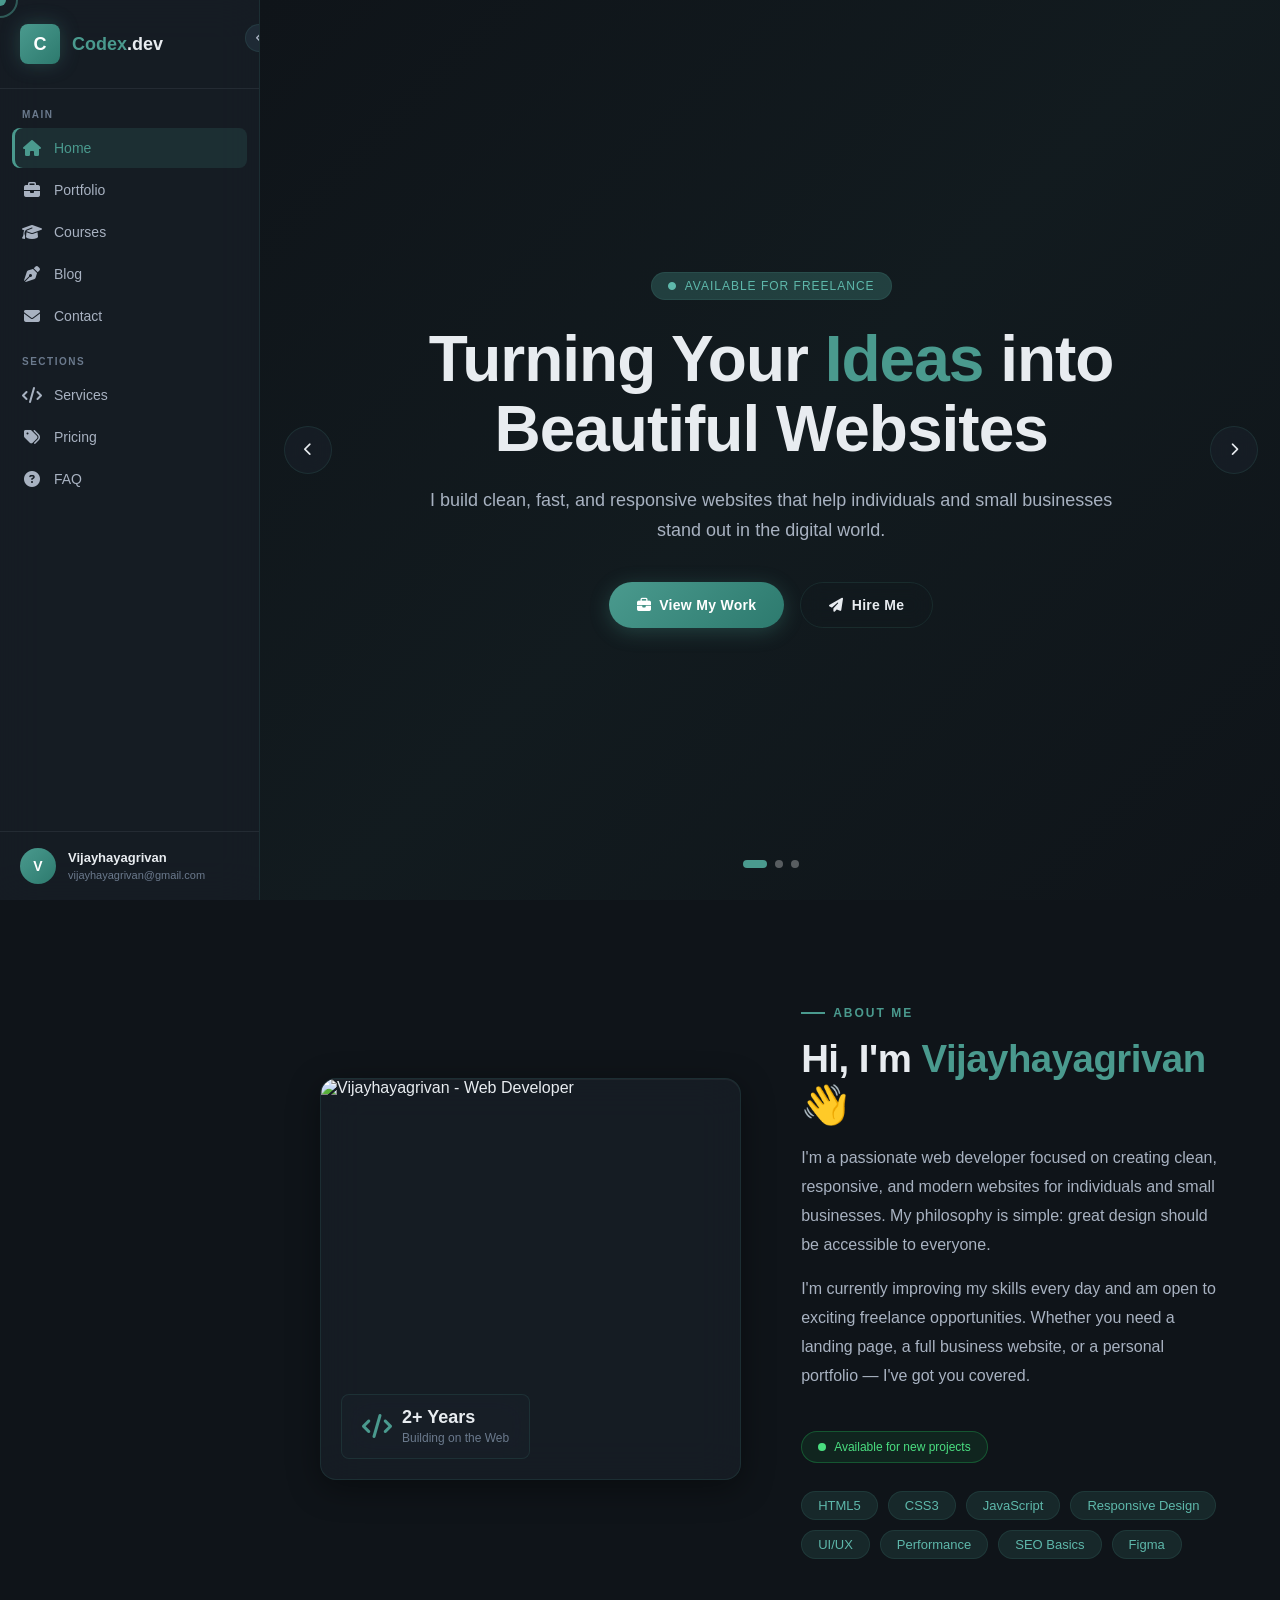
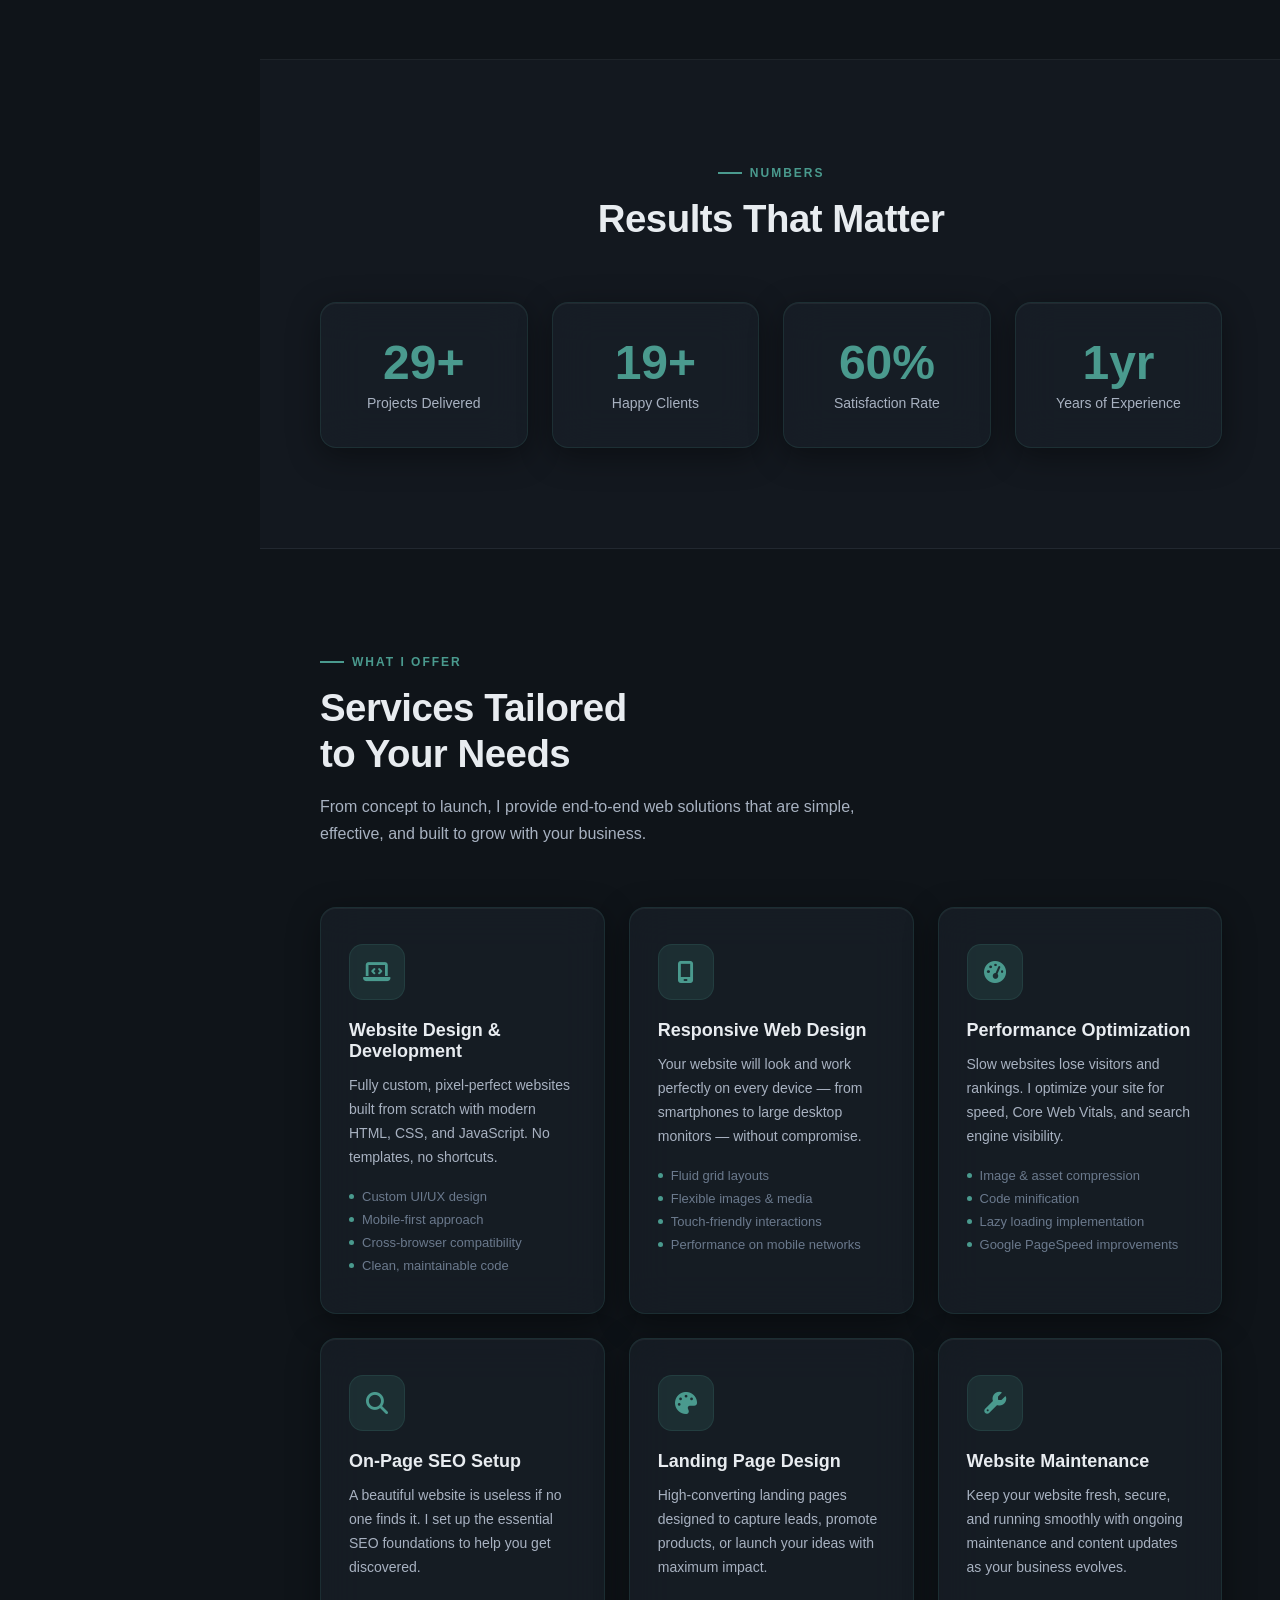
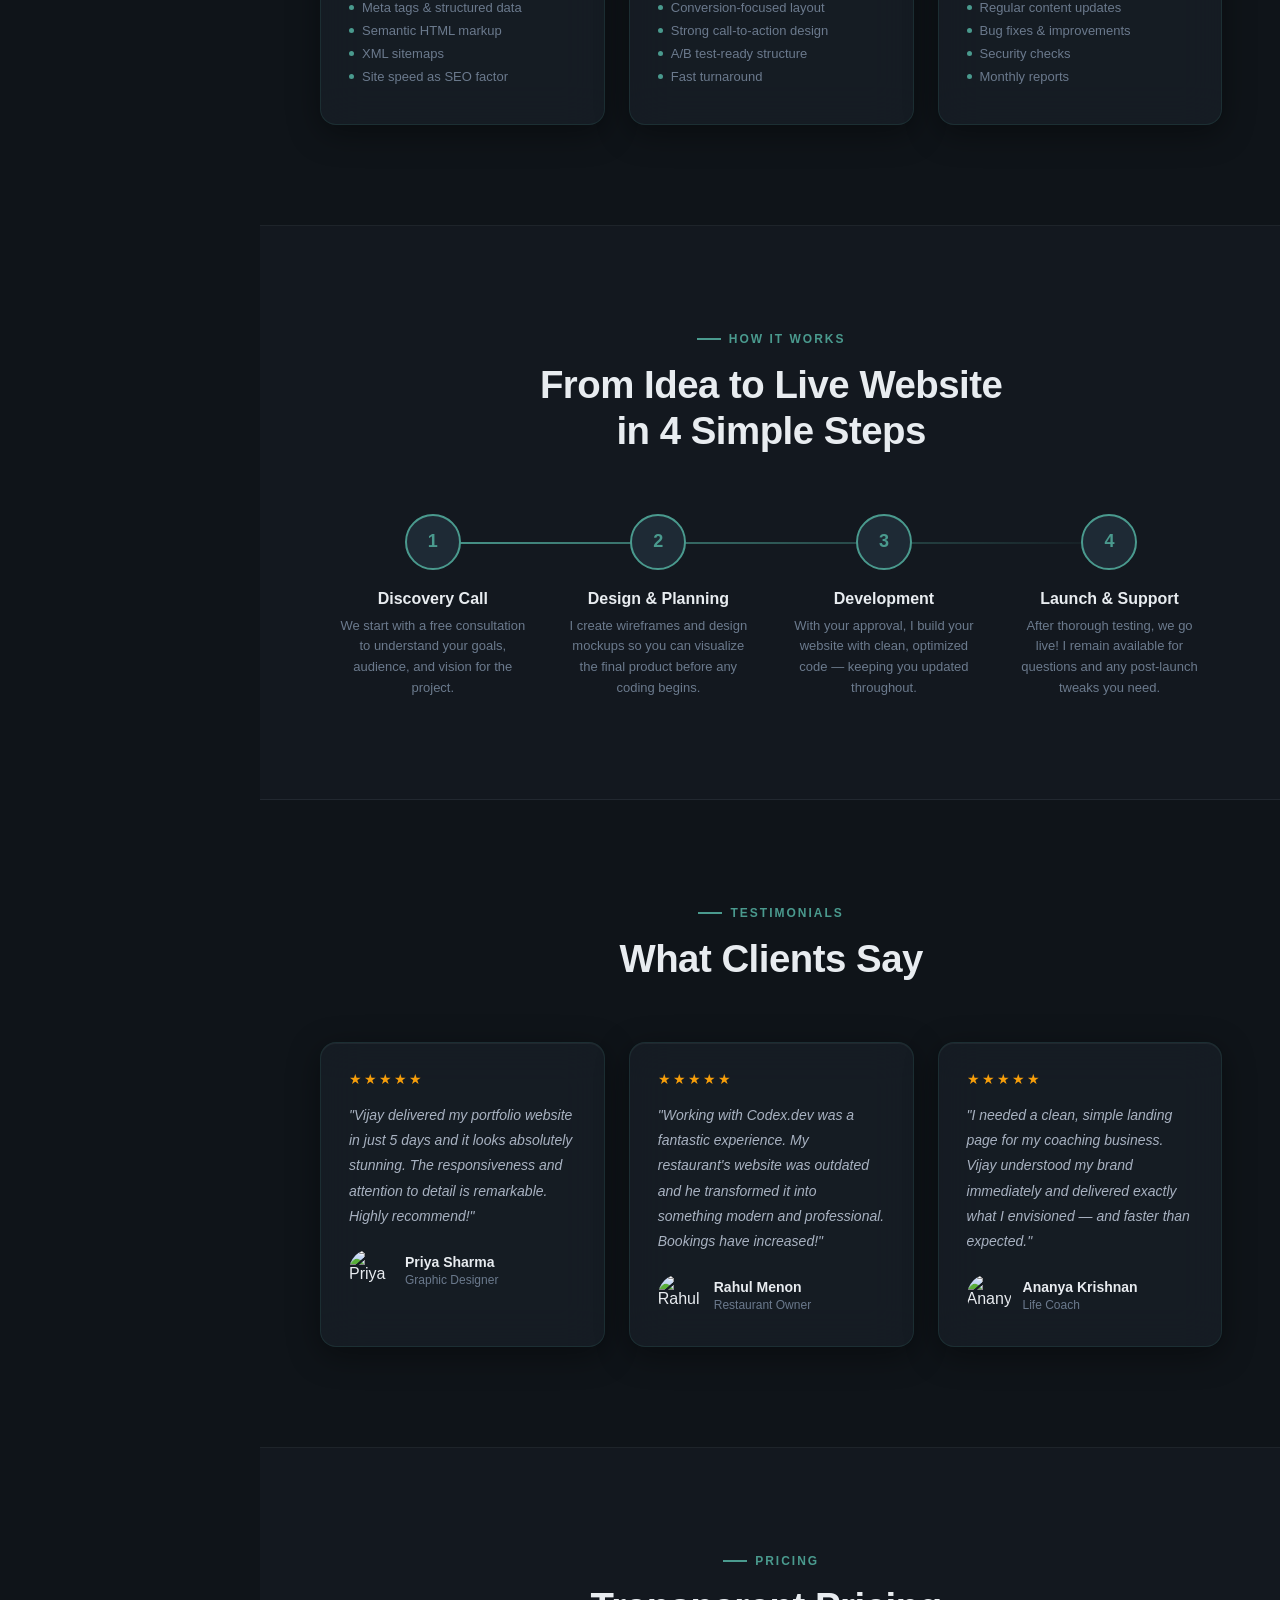
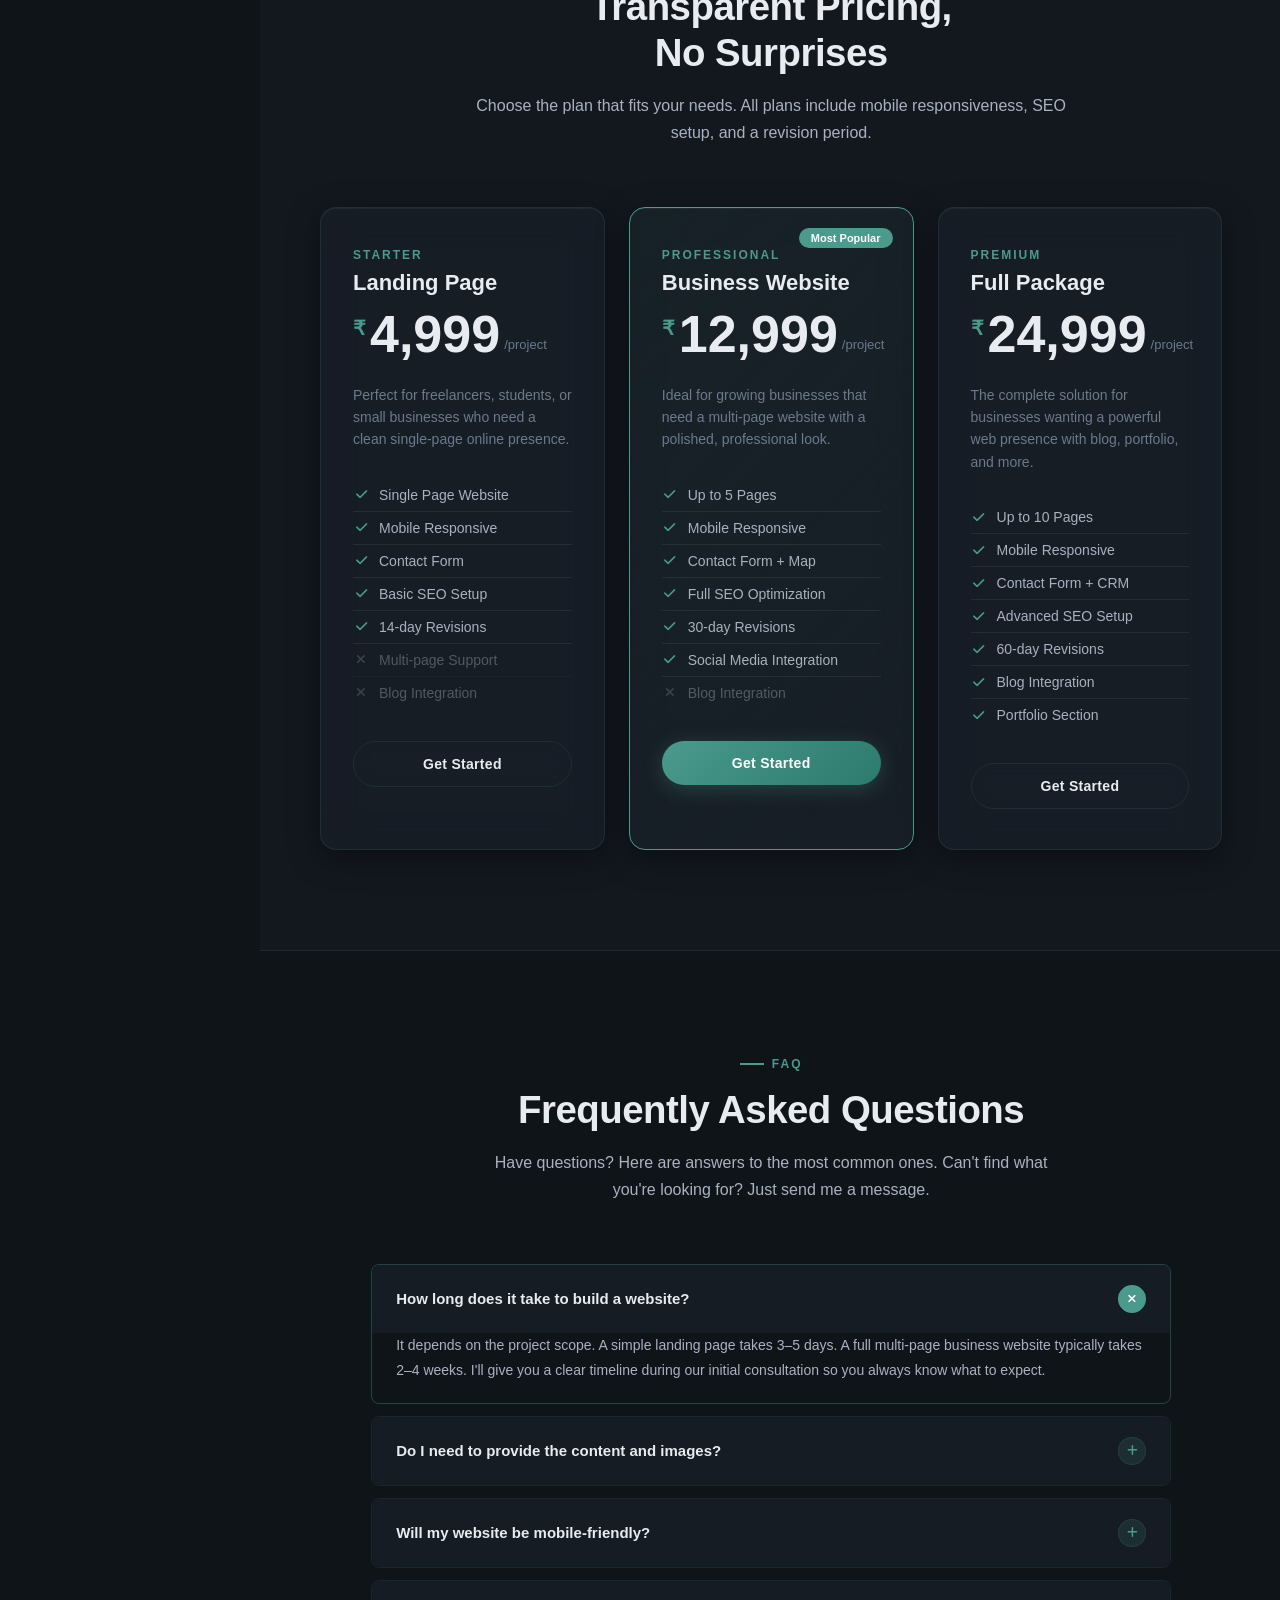
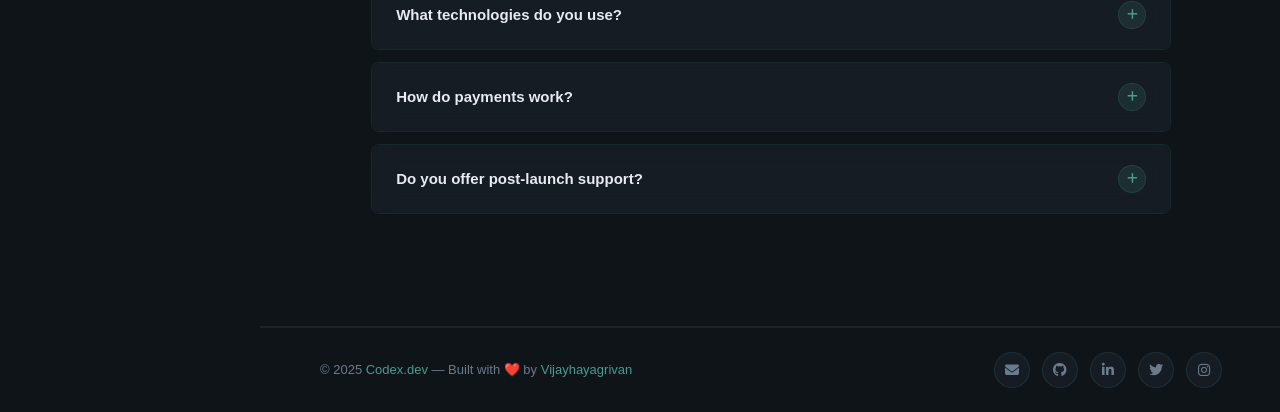
==== commit 5ad5db3b: "Update index.html" ====
--- a/index.html
+++ b/index.html
@@ -748,3 +748,78 @@
   }
   function nextSlide() { goToSlide((cur + 1) % 3); resetInt(); }
   function prevSlide() { goToSlide((cur + 2) % 3); resetInt(); }
+let si = setInterval(nextSlide, 5000);
+  function resetInt() { clearInterval(si); si = setInterval(nextSlide, 5000); }
+
+  // STATS COUNTER
+  let cStarted = false;
+  function startCounters() {
+    if (cStarted) return;
+    cStarted = true;
+    document.querySelectorAll('.counter').forEach(c => {
+      const t = +c.dataset.target, step = t / 112;
+      let v = 0;
+      const timer = setInterval(() => {
+        v += step;
+        if (v >= t) { v = t; clearInterval(timer); }
+        c.textContent = Math.floor(v);
+      }, 16);
+    });
+  }
+  const statsObs = new IntersectionObserver(entries => entries.forEach(e => { if (e.isIntersecting) startCounters(); }), { threshold: 0.3 });
+  const statsSec = document.getElementById('stats');
+  if (statsSec) statsObs.observe(statsSec);
+
+  // FAQ
+  function toggleFAQ(q) {
+    const item = q.closest('.faq-item'), isOpen = item.classList.contains('open');
+    document.querySelectorAll('.faq-item.open').forEach(i => i.classList.remove('open'));
+    if (!isOpen) item.classList.add('open');
+  }
+
+  // PORTFOLIO FILTER
+  function filterPortfolio(cat, btn) {
+    document.querySelectorAll('.filter-btn').forEach(b => b.classList.remove('active'));
+    btn.classList.add('active');
+    document.querySelectorAll('.portfolio-card').forEach(card => {
+      const m = cat === 'all' || card.dataset.category === cat;
+      card.style.opacity = m ? '1' : '0.3';
+      card.style.transform = m ? 'scale(1)' : 'scale(0.95)';
+      card.style.transition = 'all 0.3s ease';
+    });
+  }
+
+  // CONTACT FORM
+  function submitForm() {
+    let valid = true;
+    const fields = [
+      { id: 'name',    gid: 'group-name',    check: v => v.trim().length > 1 },
+      { id: 'email',   gid: 'group-email',   check: v => /^[^\s@]+@[^\s@]+\.[^\s@]+$/.test(v) },
+      { id: 'subject', gid: 'group-subject', check: v => v.trim().length > 2 },
+      { id: 'message', gid: 'group-message', check: v => v.trim().length > 10 }
+    ];
+    fields.forEach(f => {
+      const inp = document.getElementById(f.id);
+      const grp = document.getElementById(f.gid);
+      if (!f.check(inp.value)) {
+        grp.classList.add('error');
+        valid = false;
+      } else {
+        grp.classList.remove('error');
+      }
+    });
+    if (valid) {
+      document.getElementById('contactForm').style.display = 'none';
+      document.getElementById('formSuccess').style.display = 'block';
+    }
+  }
+
+  // BACK TO TOP
+  const backToTop = document.getElementById('back-to-top');
+  window.addEventListener('scroll', () => {
+    backToTop.classList.toggle('visible', window.scrollY > 400);
+  });
+  backToTop.addEventListener('click', () => window.scrollTo({ top: 0, behavior: 'smooth' }));
+</script>
+</body>
+</html>
